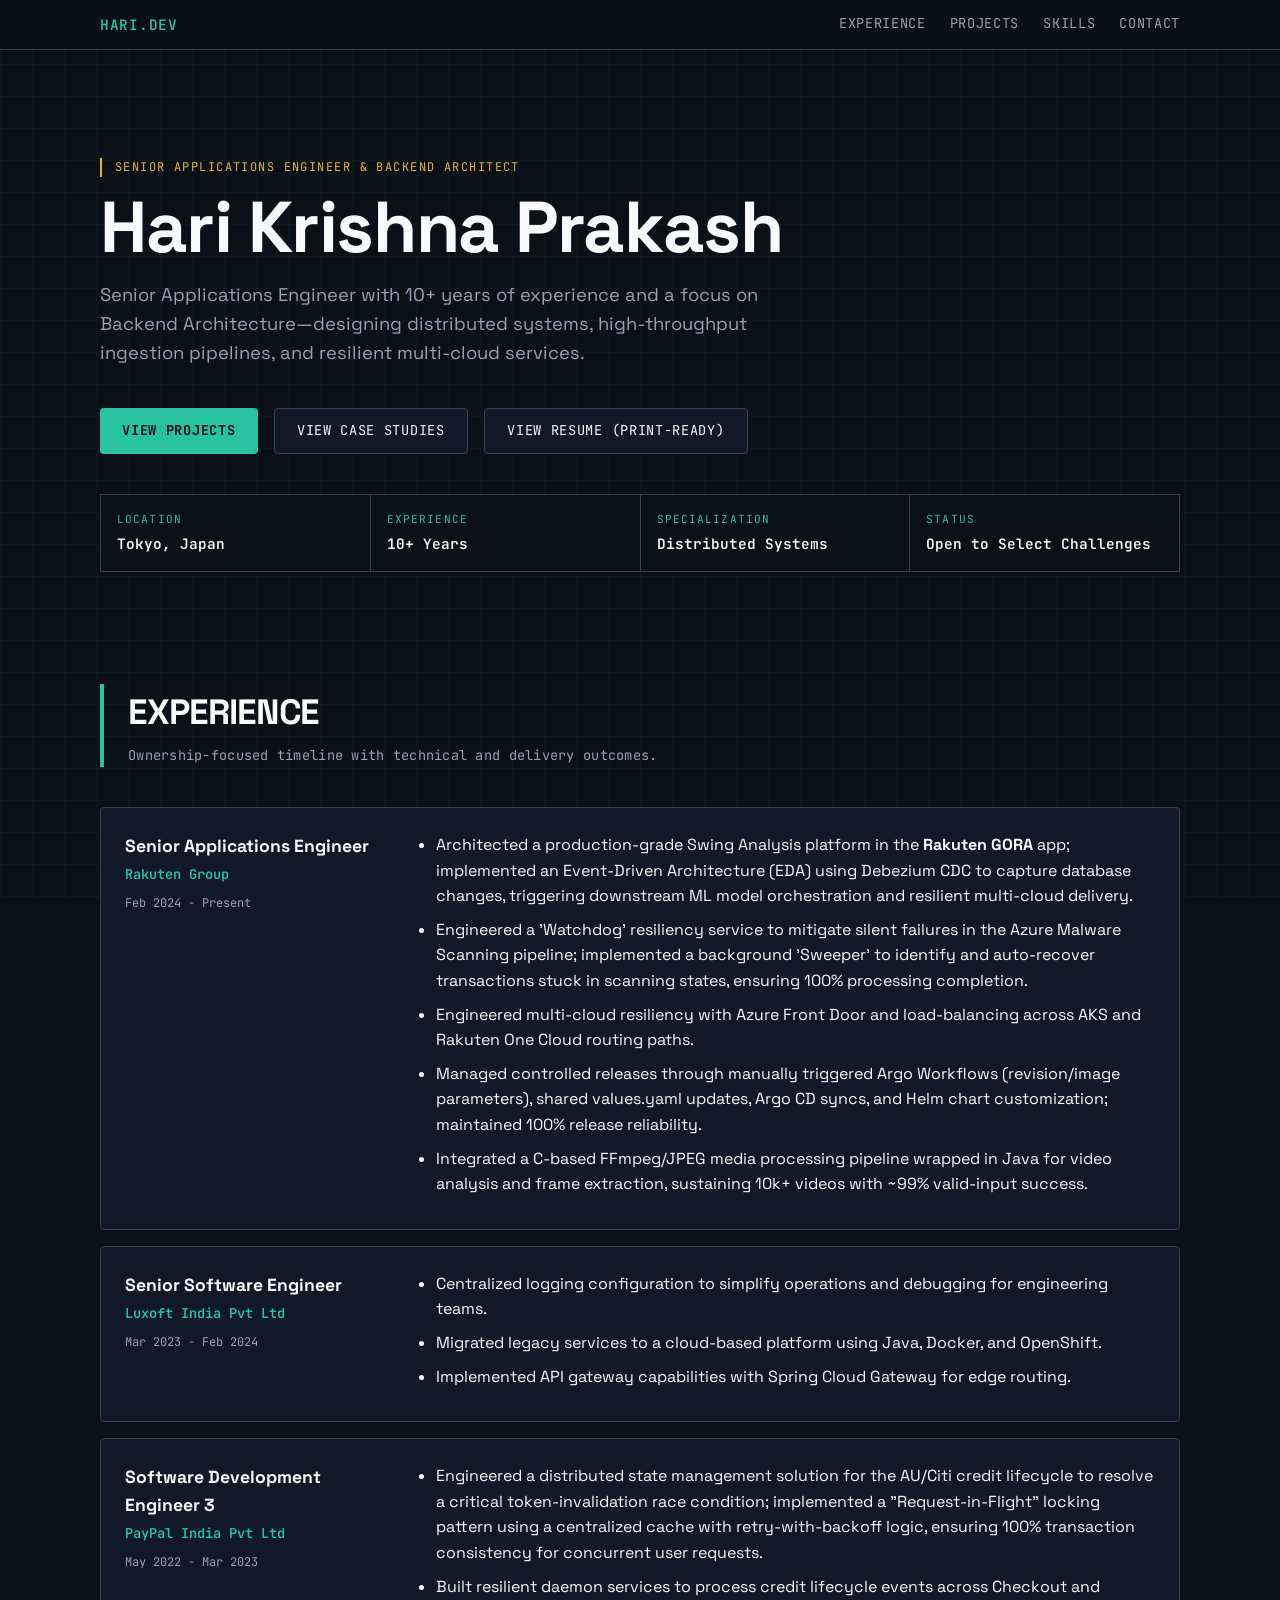
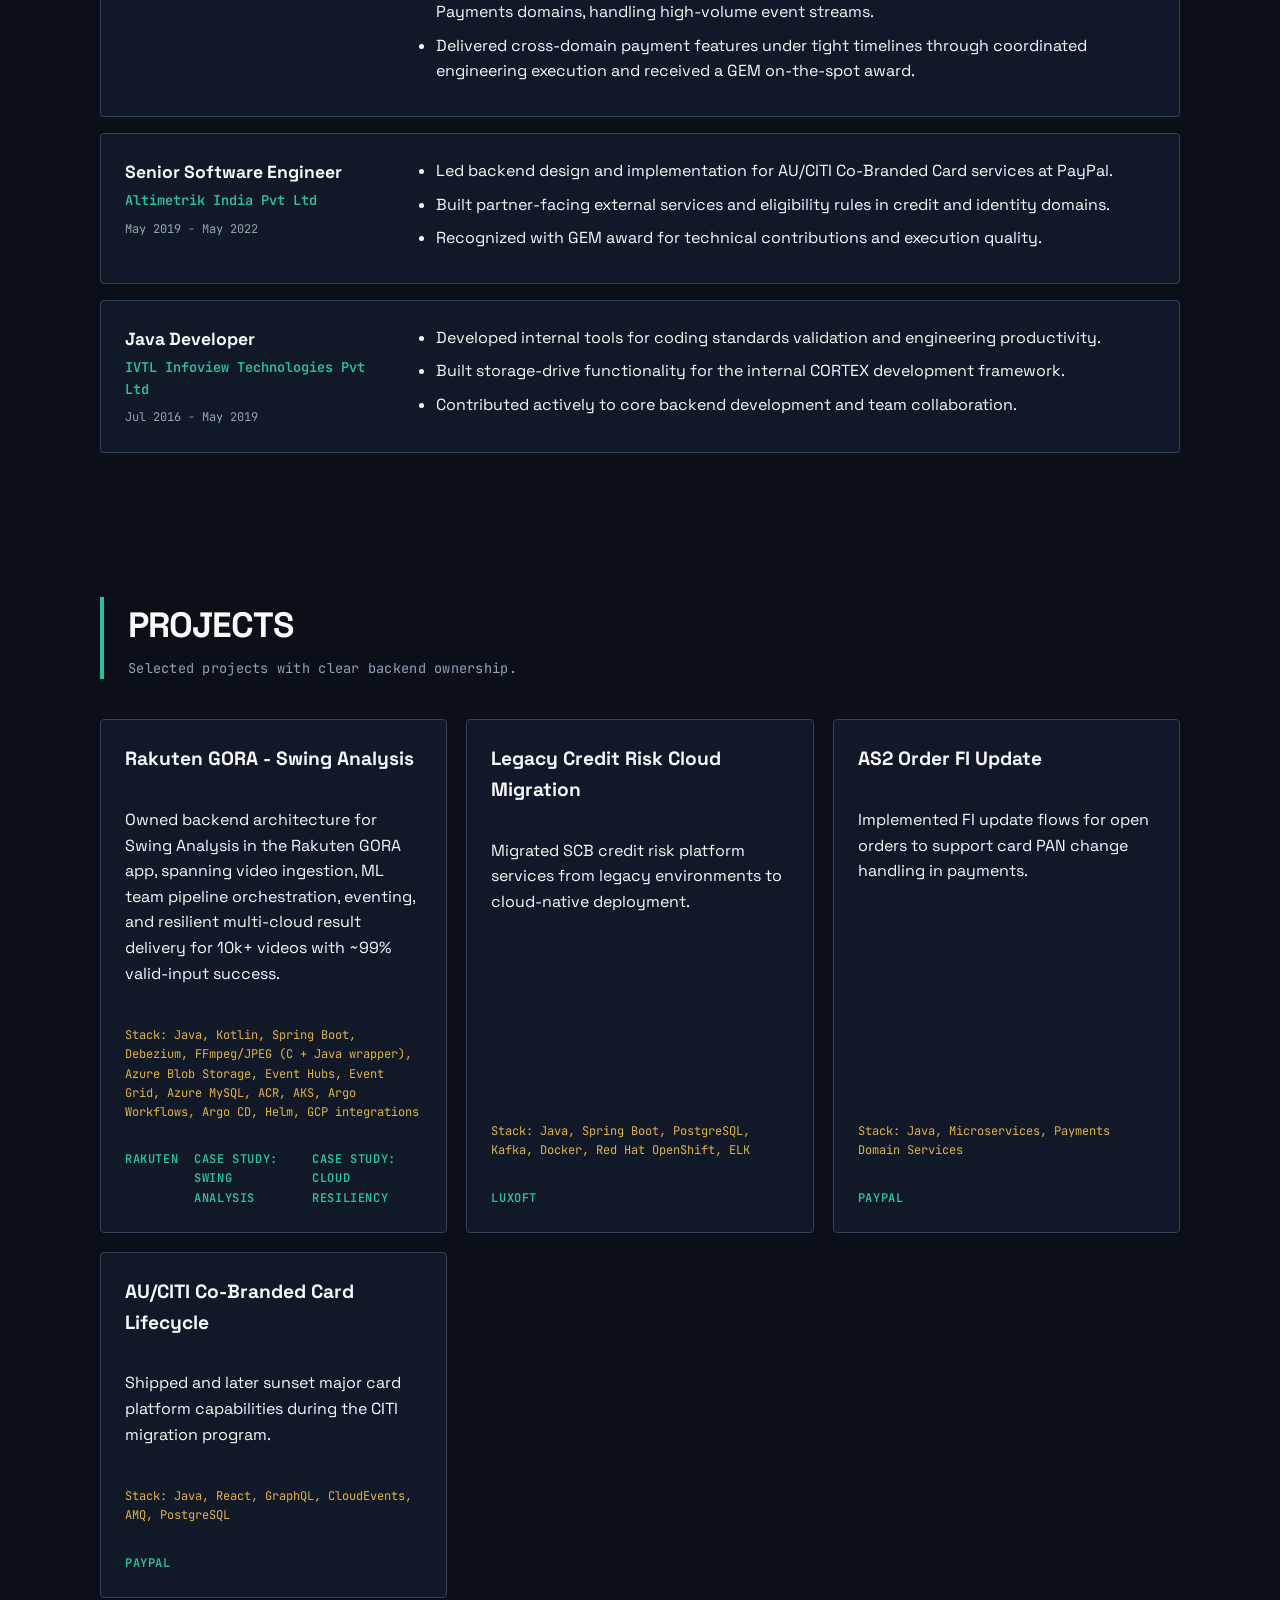
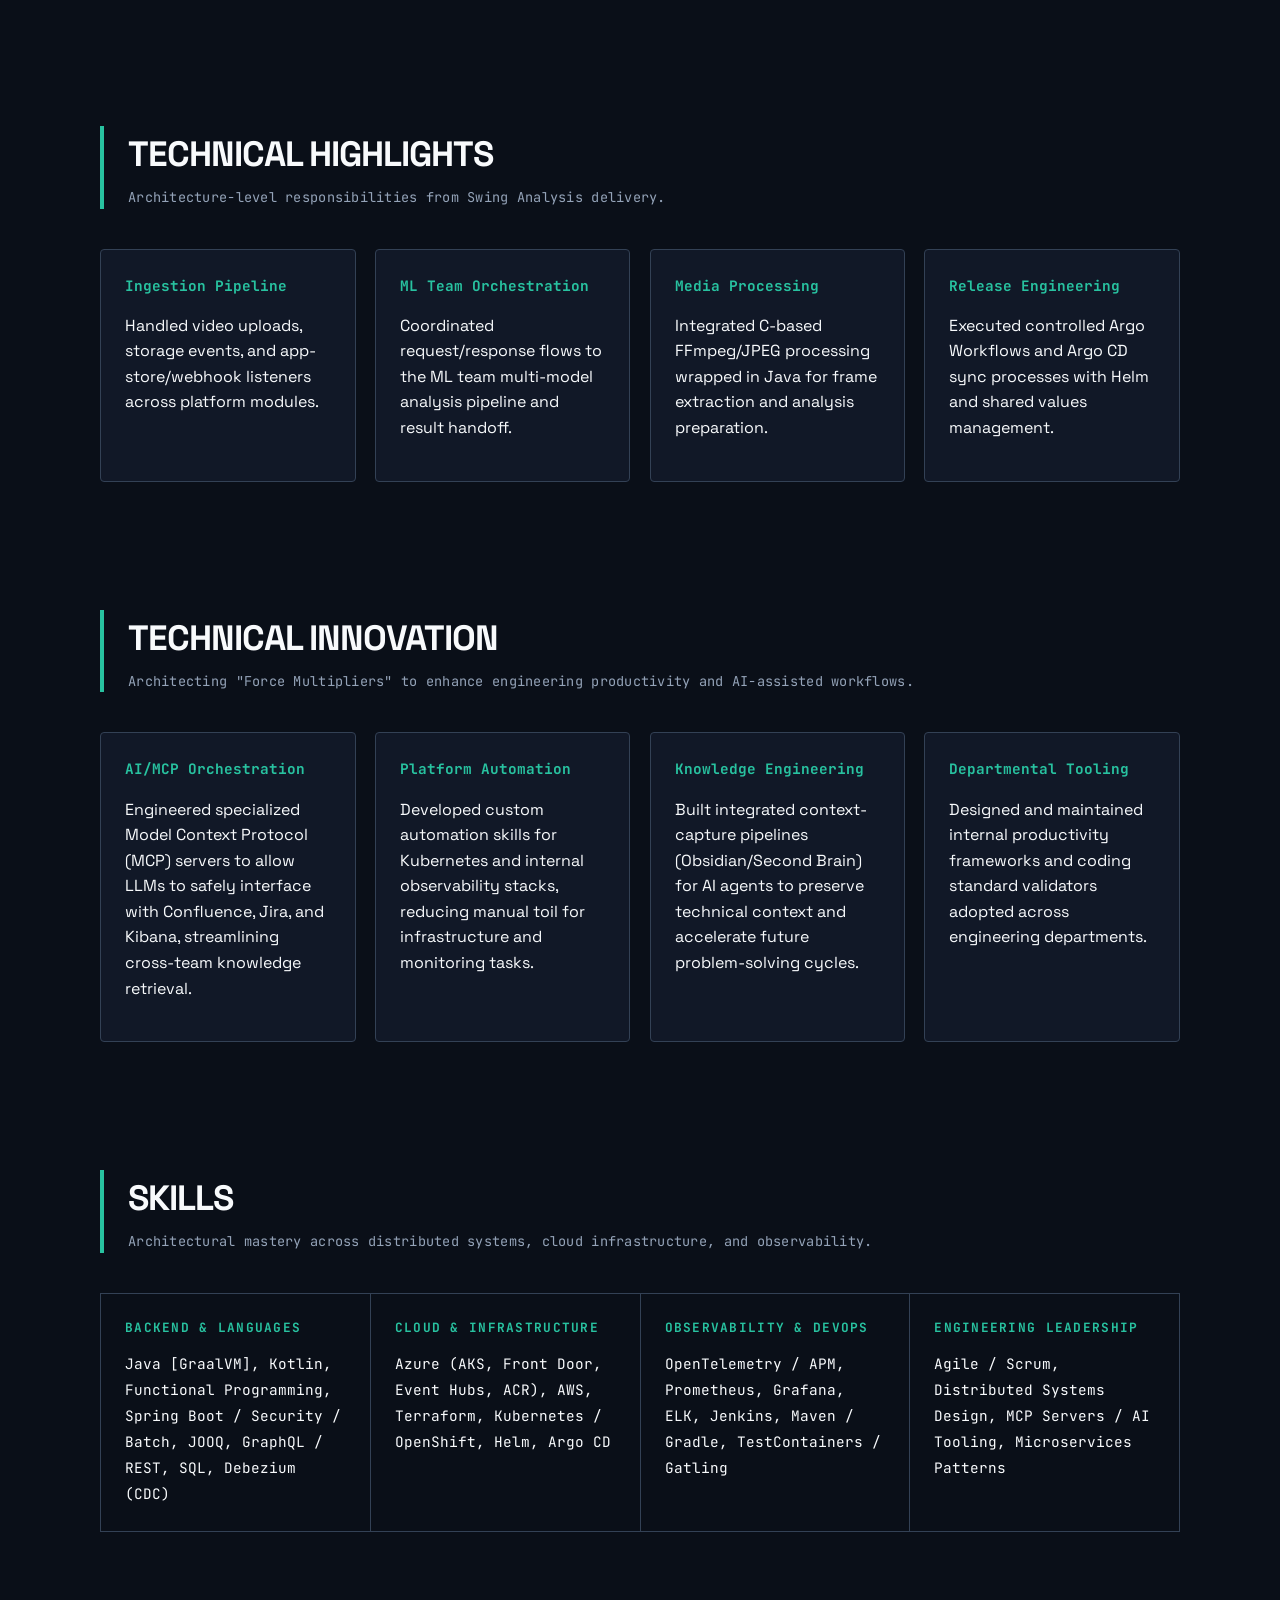
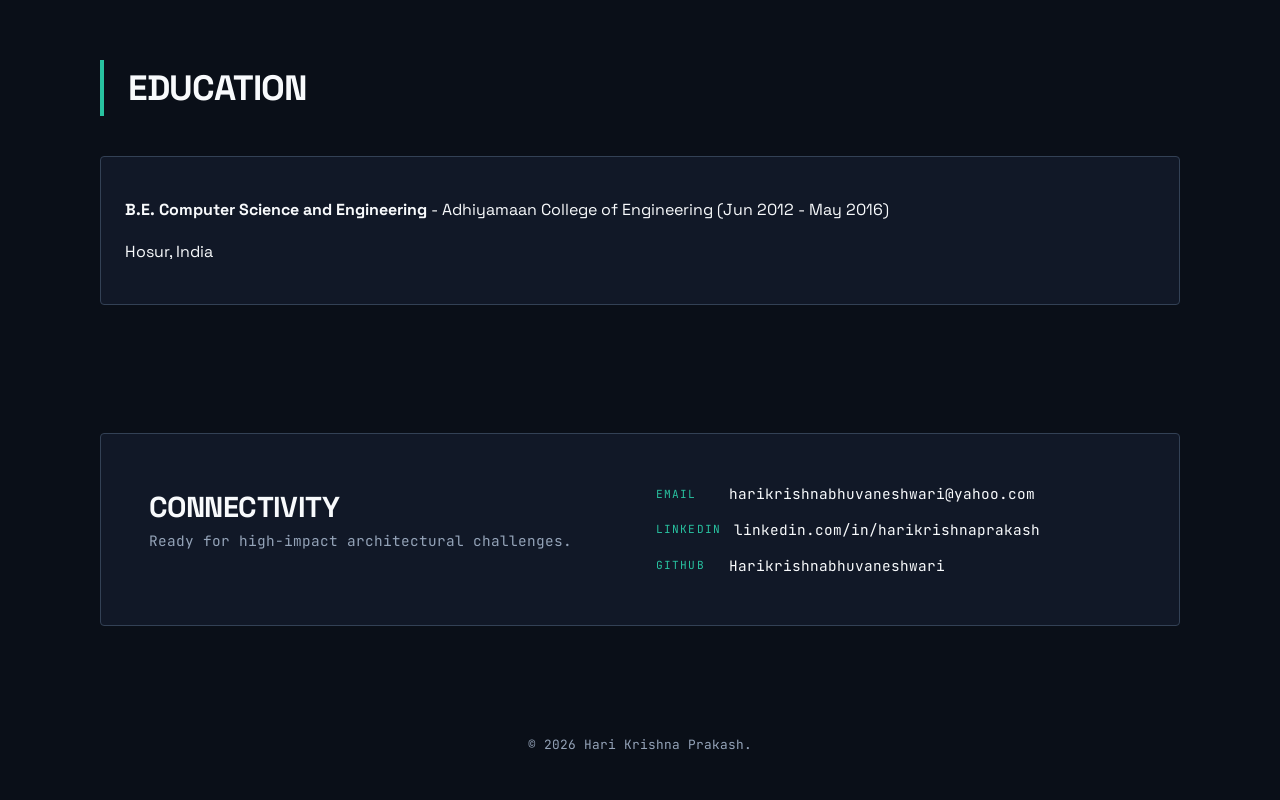
==== index.html @ b45ea166 "Content: Simplify footer text to just copyright info - Removed the marketing tagline from the footer" ====
<!doctype html>
<html lang="en">
  <head>
    <meta charset="UTF-8" />
    <meta name="viewport" content="width=device-width, initial-scale=1.0" />
    <title>Hari Krishna Prakash | Senior Applications Engineer & Architect</title>
    <meta
      name="description"
      content="Senior Applications Engineer & Backend Architect specializing in distributed systems and resilient multi-cloud services."
    />
    <link rel="preconnect" href="https://fonts.googleapis.com" />
    <link rel="preconnect" href="https://fonts.gstatic.com" crossorigin />
    <link
      href="https://fonts.googleapis.com/css2?family=Space+Grotesk:wght@400;500;700&family=JetBrains+Mono:wght@400;600&display=swap"
      rel="stylesheet"
    />
    <link rel="stylesheet" href="styles.css" />
  </head>
  <body>
    <div class="bg-grid" aria-hidden="true"></div>

    <header class="site-header">
      <div class="container nav-wrap">
        <a href="#top" class="brand">HARI.dev</a>
        <nav>
          <a href="#experience">Experience</a>
          <a href="#projects">Projects</a>
          <a href="#skills">Skills</a>
          <a href="#contact">Contact</a>
        </nav>
      </div>
    </header>

    <main id="top" class="container">
      <section class="hero reveal">
        <p class="kicker">Senior Applications Engineer & Backend Architect</p>
        <h1>Hari Krishna Prakash</h1>
        <p class="lede">
          Senior Applications Engineer with 10+ years of experience and a focus on Backend Architecture—designing distributed systems,
          high-throughput ingestion pipelines, and resilient multi-cloud services.
        </p>
        <div class="hero-actions">
          <a class="btn primary" href="#projects">View Projects</a>
          <a class="btn" href="#projects">View Case Studies</a>
          <a class="btn" href="resume-paper.html" target="_blank">View Resume (Print-Ready)</a>
        </div>
        <ul class="meta-list">
          <li><span>Location</span><strong>Tokyo, Japan</strong></li>
          <li><span>Experience</span><strong>10+ Years</strong></li>
          <li><span>Specialization</span><strong>Distributed Systems</strong></li>
          <li><span>Status</span><strong>Open to Select Challenges</strong></li>
        </ul>
      </section>

      <section id="experience" class="section reveal">
        <div class="section-head">
          <h2>Experience</h2>
          <p>Ownership-focused timeline with technical and delivery outcomes.</p>
        </div>

        <article class="timeline-item">
          <div class="timeline-meta">
            <h3>Senior Applications Engineer</h3>
            <p>Rakuten Group</p>
            <time>Feb 2024 - Present</time>
          </div>
          <ul>
            <li>Architected a production-grade Swing Analysis platform in the <strong>Rakuten GORA</strong> app; implemented an Event-Driven Architecture (EDA) using Debezium CDC to capture database changes, triggering downstream ML model orchestration and resilient multi-cloud delivery.</li>
            <li>Engineered a 'Watchdog' resiliency service to mitigate silent failures in the Azure Malware Scanning pipeline; implemented a background 'Sweeper' to identify and auto-recover transactions stuck in scanning states, ensuring 100% processing completion.</li>
            <li>Engineered multi-cloud resiliency with Azure Front Door and load-balancing across AKS and Rakuten One Cloud routing paths.</li>
            <li>Managed controlled releases through manually triggered Argo Workflows (revision/image parameters), shared values.yaml updates, Argo CD syncs, and Helm chart customization; maintained 100% release reliability.</li>
            <li>Integrated a C-based FFmpeg/JPEG media processing pipeline wrapped in Java for video analysis and frame extraction, sustaining 10k+ videos with ~99% valid-input success.</li>
          </ul>
        </article>

        <article class="timeline-item">
          <div class="timeline-meta">
            <h3>Senior Software Engineer</h3>
            <p>Luxoft India Pvt Ltd</p>
            <time>Mar 2023 - Feb 2024</time>
          </div>
          <ul>
            <li>Centralized logging configuration to simplify operations and debugging for engineering teams.</li>
            <li>Migrated legacy services to a cloud-based platform using Java, Docker, and OpenShift.</li>
            <li>Implemented API gateway capabilities with Spring Cloud Gateway for edge routing.</li>
          </ul>
        </article>

        <article class="timeline-item">
          <div class="timeline-meta">
            <h3>Software Development Engineer 3</h3>
            <p>PayPal India Pvt Ltd</p>
            <time>May 2022 - Mar 2023</time>
          </div>
          <ul>
            <li>Engineered a distributed state management solution for the AU/Citi credit lifecycle to resolve a critical token-invalidation race condition; implemented a "Request-in-Flight" locking pattern using a centralized cache with retry-with-backoff logic, ensuring 100% transaction consistency for concurrent user requests.</li>
            <li>Built resilient daemon services to process credit lifecycle events across Checkout and Payments domains, handling high-volume event streams.</li>
            <li>Delivered cross-domain payment features under tight timelines through coordinated engineering execution and received a GEM on-the-spot award.</li>
          </ul>
        </article>

        <article class="timeline-item">
          <div class="timeline-meta">
            <h3>Senior Software Engineer</h3>
            <p>Altimetrik India Pvt Ltd</p>
            <time>May 2019 - May 2022</time>
          </div>
          <ul>
            <li>Led backend design and implementation for AU/CITI Co-Branded Card services at PayPal.</li>
            <li>Built partner-facing external services and eligibility rules in credit and identity domains.</li>
            <li>Recognized with GEM award for technical contributions and execution quality.</li>
          </ul>
        </article>

        <article class="timeline-item">
          <div class="timeline-meta">
            <h3>Java Developer</h3>
            <p>IVTL Infoview Technologies Pvt Ltd</p>
            <time>Jul 2016 - May 2019</time>
          </div>
          <ul>
            <li>Developed internal tools for coding standards validation and engineering productivity.</li>
            <li>Built storage-drive functionality for the internal CORTEX development framework.</li>
            <li>Contributed actively to core backend development and team collaboration.</li>
          </ul>
        </article>
      </section>

      <section id="projects" class="section reveal">
        <div class="section-head">
          <h2>Projects</h2>
          <p>Selected projects with clear backend ownership.</p>
        </div>

        <div class="project-grid">
          <article class="project-card">
            <h3>Rakuten GORA - Swing Analysis</h3>
            <p>Owned backend architecture for Swing Analysis in the Rakuten GORA app, spanning video ingestion, ML team pipeline orchestration, eventing, and resilient multi-cloud result delivery for 10k+ videos with ~99% valid-input success.</p>
            <p class="stack">Stack: Java, Kotlin, Spring Boot, Debezium, FFmpeg/JPEG (C + Java wrapper), Azure Blob Storage, Event Hubs, Event Grid, Azure MySQL, ACR, AKS, Argo Workflows, Argo CD, Helm, GCP integrations</p>
            <div class="project-links">
              <a href="https://global.rakuten.com/corp/" target="_blank" rel="noopener" aria-label="Rakuten corporate website">Rakuten</a>
              <a href="swing-analysis.html" aria-label="Swing Analysis case study">Case Study: Swing Analysis</a>
              <a href="azure-resiliency.html" aria-label="Watchdog Resiliency case study">Case Study: Cloud Resiliency</a>
            </div>
          </article>

          <article class="project-card">
            <h3>Legacy Credit Risk Cloud Migration</h3>
            <p>Migrated SCB credit risk platform services from legacy environments to cloud-native deployment.</p>
            <p class="stack">Stack: Java, Spring Boot, PostgreSQL, Kafka, Docker, Red Hat OpenShift, ELK</p>
            <div class="project-links">
              <a href="https://www.luxoft.com/" target="_blank" rel="noopener" aria-label="Luxoft website">Luxoft</a>
            </div>
          </article>

          <article class="project-card">
            <h3>AS2 Order FI Update</h3>
            <p>Implemented FI update flows for open orders to support card PAN change handling in payments.</p>
            <p class="stack">Stack: Java, Microservices, Payments Domain Services</p>
            <div class="project-links">
              <a href="https://www.paypal.com/" target="_blank" rel="noopener" aria-label="PayPal website">PayPal</a>
            </div>
          </article>

          <article class="project-card">
            <h3>AU/CITI Co-Branded Card Lifecycle</h3>
            <p>Shipped and later sunset major card platform capabilities during the CITI migration program.</p>
            <p class="stack">Stack: Java, React, GraphQL, CloudEvents, AMQ, PostgreSQL</p>
            <div class="project-links">
              <a href="https://www.paypal.com/" target="_blank" rel="noopener" aria-label="PayPal website">PayPal</a>
            </div>
          </article>
        </div>
      </section>

      <section class="section reveal" id="highlights">
        <div class="section-head">
          <h2>Technical Highlights</h2>
          <p>Architecture-level responsibilities from Swing Analysis delivery.</p>
        </div>
        <div class="highlights-grid">
          <article>
            <h3>Ingestion Pipeline</h3>
            <p>Handled video uploads, storage events, and app-store/webhook listeners across platform modules.</p>
          </article>
          <article>
            <h3>ML Team Orchestration</h3>
            <p>Coordinated request/response flows to the ML team multi-model analysis pipeline and result handoff.</p>
          </article>
          <article>
            <h3>Media Processing</h3>
            <p>Integrated C-based FFmpeg/JPEG processing wrapped in Java for frame extraction and analysis preparation.</p>
          </article>
          <article>
            <h3>Release Engineering</h3>
            <p>Executed controlled Argo Workflows and Argo CD sync processes with Helm and shared values management.</p>
          </article>
        </div>
      </section>

      <section class="section reveal" id="innovation">
        <div class="section-head">
          <h2>Technical Innovation</h2>
          <p>Architecting "Force Multipliers" to enhance engineering productivity and AI-assisted workflows.</p>
        </div>
        <div class="highlights-grid">
          <article>
            <h3>AI/MCP Orchestration</h3>
            <p>Engineered specialized Model Context Protocol (MCP) servers to allow LLMs to safely interface with Confluence, Jira, and Kibana, streamlining cross-team knowledge retrieval.</p>
          </article>
          <article>
            <h3>Platform Automation</h3>
            <p>Developed custom automation skills for Kubernetes and internal observability stacks, reducing manual toil for infrastructure and monitoring tasks.</p>
          </article>
          <article>
            <h3>Knowledge Engineering</h3>
            <p>Built integrated context-capture pipelines (Obsidian/Second Brain) for AI agents to preserve technical context and accelerate future problem-solving cycles.</p>
          </article>
          <article>
            <h3>Departmental Tooling</h3>
            <p>Designed and maintained internal productivity frameworks and coding standard validators adopted across engineering departments.</p>
          </article>
        </div>
      </section>

      <section id="skills" class="section reveal">
        <div class="section-head">
          <h2>Skills</h2>
          <p>Architectural mastery across distributed systems, cloud infrastructure, and observability.</p>
        </div>

        <div class="skills-grid">
          <article>
            <h3>Backend & Languages</h3>
            <p>Java [GraalVM], Kotlin, Functional Programming, Spring Boot / Security / Batch, JOOQ, GraphQL / REST, SQL, Debezium (CDC)</p>
          </article>
          <article>
            <h3>Cloud & Infrastructure</h3>
            <p>Azure (AKS, Front Door, Event Hubs, ACR), AWS, Terraform, Kubernetes / OpenShift, Helm, Argo CD</p>
          </article>
          <article>
            <h3>Observability & DevOps</h3>
            <p>OpenTelemetry / APM, Prometheus, Grafana, ELK, Jenkins, Maven / Gradle, TestContainers / Gatling</p>
          </article>
          <article>
            <h3>Engineering Leadership</h3>
            <p>Agile / Scrum, Distributed Systems Design, MCP Servers / AI Tooling, Microservices Patterns</p>
          </article>
        </div>
      </section>

      <section class="section reveal">
        <div class="section-head">
          <h2>Education</h2>
        </div>
        <div class="edu-card">
          <p><strong>B.E. Computer Science and Engineering</strong> - Adhiyamaan College of Engineering (Jun 2012 - May 2016)</p>
          <p>Hosur, India</p>
        </div>
      </section>

      <section id="contact" class="section reveal">
        <div class="contact">
          <div>
            <h2>Connectivity</h2>
            <p style="color: var(--muted); font-size: 0.9rem; margin-top: 0.5rem; font-family: var(--mono);">Ready for high-impact architectural challenges.</p>
          </div>
          <div class="contact-grid">
            <a href="mailto:harikrishnabhuvaneshwari@yahoo.com" class="contact-link">
              <span>Email</span> harikrishnabhuvaneshwari@yahoo.com
            </a>
            <a href="https://linkedin.com/in/harikrishnaprakash" target="_blank" rel="noopener" class="contact-link">
              <span>LinkedIn</span> linkedin.com/in/harikrishnaprakash
            </a>
            <a href="https://github.com/Harikrishnabhuvaneshwari" target="_blank" rel="noopener" class="contact-link">
              <span>GitHub</span> Harikrishnabhuvaneshwari
            </a>
          </div>
        </div>
      </section>
    </main>

    <footer class="site-footer">
      <div class="container">
        <p>&copy; <span id="year"></span> Hari Krishna Prakash.</p>
      </div>
    </footer>

    <script src="script.js"></script>
  </body>
</html>
---- styles.css ----
:root {
  --bg: #0a0f18;
  --surface: #111827;
  --surface-2: #1e293b;
  --line: #334155;
  --text: #f8fafc;
  --muted: #94a3b8;
  --accent: #28c2a0;
  --accent-2: #e3b341;
  --maxw: 1080px;
  --radius: 4px;
  --mono: "JetBrains Mono", monospace;
  --sans: "Space Grotesk", sans-serif;
}

* {
  box-sizing: border-box;
}

html,
body {
  margin: 0;
  padding: 0;
}

body {
  font-family: var(--sans);
  background: var(--bg);
  color: var(--text);
  line-height: 1.6;
}

.bg-grid {
  position: fixed;
  inset: 0;
  background-image: linear-gradient(rgba(40, 194, 160, 0.05) 1px, transparent 1px),
    linear-gradient(90deg, rgba(40, 194, 160, 0.05) 1px, transparent 1px);
  background-size: 32px 32px;
  z-index: -1;
  pointer-events: none;
}

.container {
  width: min(100% - 2.5rem, var(--maxw));
  margin-inline: auto;
}

.site-header {
  position: sticky;
  top: 0;
  backdrop-filter: blur(12px);
  background: rgba(10, 15, 24, 0.85);
  border-bottom: 1px solid var(--line);
  z-index: 99;
}

.nav-wrap {
  display: flex;
  justify-content: space-between;
  align-items: center;
  padding: 0.8rem 0;
}

.brand {
  font-family: var(--mono);
  color: var(--accent);
  text-decoration: none;
  font-size: 0.9rem;
  font-weight: 600;
  letter-spacing: 0.05em;
  text-transform: uppercase;
}

nav {
  display: flex;
  gap: 1.5rem;
}

nav a {
  color: var(--muted);
  text-decoration: none;
  font-size: 0.85rem;
  font-family: var(--mono);
  text-transform: uppercase;
  letter-spacing: 0.05em;
  transition: color 150ms ease;
}

nav a:hover {
  color: var(--accent);
}

.hero {
  padding: 6rem 0 3rem;
}

.kicker {
  color: var(--accent-2);
  font-family: var(--mono);
  text-transform: uppercase;
  letter-spacing: 0.12em;
  font-size: 0.75rem;
  margin-bottom: 0.5rem;
  display: inline-block;
  border-left: 2px solid var(--accent-2);
  padding-left: 0.8rem;
}

h1 {
  margin: 0.5rem 0 1rem;
  font-size: clamp(2.2rem, 7vw, 4.5rem);
  line-height: 0.95;
  font-weight: 700;
  letter-spacing: -0.02em;
}

.lede {
  color: var(--muted);
  max-width: 60ch;
  font-size: 1.15rem;
}

.hero-actions {
  display: flex;
  gap: 1rem;
  margin: 2.5rem 0;
  flex-wrap: wrap;
}

.btn {
  display: inline-flex;
  align-items: center;
  justify-content: center;
  border: 1px solid var(--line);
  padding: 0.7rem 1.4rem;
  border-radius: var(--radius);
  color: var(--text);
  text-decoration: none;
  font-family: var(--mono);
  font-size: 0.85rem;
  text-transform: uppercase;
  letter-spacing: 0.05em;
  background: var(--surface);
  transition: all 150ms cubic-bezier(0.4, 0, 0.2, 1);
}

.btn:hover {
  border-color: var(--accent);
  box-shadow: 0 0 15px rgba(40, 194, 160, 0.15);
}

.btn.primary {
  background: var(--accent);
  color: #0a0f18;
  font-weight: 700;
  border: none;
}

.btn.primary:hover {
  filter: brightness(1.1);
  box-shadow: 0 0 20px rgba(40, 194, 160, 0.3);
}

.meta-list {
  list-style: none;
  padding: 0;
  margin: 2rem 0 0;
  display: grid;
  grid-template-columns: repeat(auto-fit, minmax(200px, 1fr));
  gap: 1px;
  background: var(--line);
  border: 1px solid var(--line);
}

.meta-list li {
  display: flex;
  flex-direction: column;
  gap: 0.2rem;
  background: var(--bg);
  padding: 1rem;
}

.meta-list span {
  color: var(--accent);
  font-family: var(--mono);
  font-size: 0.7rem;
  text-transform: uppercase;
  letter-spacing: 0.1em;
}

.meta-list strong, .meta-list a {
  color: var(--text);
  font-weight: 600;
  font-family: var(--mono);
  font-size: 0.9rem;
  text-decoration: none;
  overflow-wrap: anywhere;
  word-break: break-word;
}

.impact-strip {
  display: grid;
  grid-template-columns: repeat(auto-fit, minmax(180px, 1fr));
  gap: 1rem;
  margin: 1rem 0 2rem;
}

.impact-strip article {
  border: 1px solid var(--line);
  background: var(--surface);
  border-radius: var(--radius);
  padding: 1.2rem;
  border-top: 3px solid var(--accent);
}

.impact-strip h3 {
  margin: 0;
  font-size: 1.8rem;
  color: var(--text);
  font-family: var(--mono);
  font-weight: 700;
}

.impact-strip p {
  margin: 0.2rem 0 0;
  color: var(--accent);
  font-family: var(--mono);
  font-size: 0.75rem;
  text-transform: uppercase;
  letter-spacing: 0.05em;
}

.section {
  padding: 4rem 0;
}

.section-head {
  margin-bottom: 2.5rem;
  border-left: 4px solid var(--accent);
  padding-left: 1.5rem;
}

.section-head h2 {
  margin: 0;
  font-size: 2.2rem;
  font-weight: 700;
  letter-spacing: -0.03em;
  text-transform: uppercase;
}

.section-head p {
  margin: 0.3rem 0 0;
  color: var(--muted);
  font-family: var(--mono);
  font-size: 0.85rem;
  letter-spacing: 0.02em;
}

.timeline-item {
  display: grid;
  grid-template-columns: 260px 1fr;
  gap: 2rem;
  padding: 1.5rem;
  background: var(--surface);
  border: 1px solid var(--line);
  border-radius: var(--radius);
  margin-bottom: 1rem;
  transition: border-color 150ms ease;
  overflow-wrap: break-word;
}

.timeline-item:hover {
  border-color: var(--accent);
}

.timeline-meta h3 {
  margin: 0;
  font-size: 1.1rem;
  color: var(--text);
}

.timeline-meta p {
  margin: 0.25rem 0;
  color: var(--accent);
  font-family: var(--mono);
  font-weight: 600;
  font-size: 0.85rem;
}

.timeline-meta time {
  font-family: var(--mono);
  font-size: 0.75rem;
  color: var(--muted);
  display: block;
  margin-top: 0.5rem;
}

.timeline-item ul {
  margin: 0;
  padding-left: 1.2rem;
}

.timeline-item li {
  margin-bottom: 0.5rem;
}

.project-grid {
  display: grid;
  grid-template-columns: repeat(auto-fit, minmax(320px, 1fr));
  gap: 1.2rem;
}

.project-card {
  border: 1px solid var(--line);
  background: var(--surface);
  border-radius: var(--radius);
  padding: 1.5rem;
  display: flex;
  flex-direction: column;
  transition: all 150ms cubic-bezier(0.4, 0, 0.2, 1);
  overflow-wrap: break-word;
}

.project-card:hover {
  border-color: var(--accent);
  transform: translateY(-2px);
  box-shadow: 0 10px 30px -15px rgba(0, 0, 0, 0.5);
}

.project-card h3 {
  margin: 0 0 1rem;
  font-size: 1.2rem;
  color: var(--text);
}

.stack {
  font-family: var(--mono);
  color: var(--accent-2);
  font-size: 0.75rem;
  margin-top: auto;
  padding-top: 1.5rem;
  display: flex;
  flex-wrap: wrap;
  gap: 0.5rem;
}

.project-links {
  display: flex;
  gap: 1rem;
  margin-top: 1rem;
}

.project-links a {
  color: var(--accent);
  font-family: var(--mono);
  font-size: 0.75rem;
  text-decoration: none;
  text-transform: uppercase;
  letter-spacing: 0.05em;
  font-weight: 600;
}

.project-links a:hover {
  text-decoration: underline;
}

.skills-grid {
  display: grid;
  grid-template-columns: repeat(auto-fit, minmax(240px, 1fr));
  gap: 1px;
  background: var(--line);
  border: 1px solid var(--line);
}

.skills-grid article {
  background: var(--bg);
  padding: 1.5rem;
}

.skills-grid h3 {
  font-family: var(--mono);
  font-size: 0.8rem;
  text-transform: uppercase;
  letter-spacing: 0.1em;
  color: var(--accent);
  margin: 0 0 0.8rem;
}

.skills-grid p {
  margin: 0;
  font-family: var(--mono);
  font-size: 0.9rem;
  color: var(--text);
  line-height: 1.8;
}

.edu-card, .highlights-grid article {
  border: 1px solid var(--line);
  background: var(--surface);
  border-radius: var(--radius);
  padding: 1.5rem;
}

.highlights-grid {
  display: grid;
  grid-template-columns: repeat(auto-fit, minmax(220px, 1fr));
  gap: 1.2rem;
}

.highlights-grid h3 {
  font-family: var(--mono);
  font-size: 0.9rem;
  color: var(--accent);
  margin: 0 0 0.5rem;
}

.contact {
  padding: 3rem;
  background: var(--surface);
  border: 1px solid var(--line);
  border-radius: var(--radius);
  display: grid;
  grid-template-columns: repeat(auto-fit, minmax(200px, 1fr));
  gap: 2rem;
  align-items: center;
  text-align: left;
}

.contact h2 {
  margin: 0;
  font-size: 1.8rem;
  line-height: 1;
  text-transform: uppercase;
  letter-spacing: -0.02em;
}

.contact-grid {
  display: flex;
  flex-direction: column;
  gap: 0.8rem;
}

.contact-link {
  display: flex;
  align-items: flex-start;
  gap: 0.8rem;
  text-decoration: none;
  color: var(--text);
  font-family: var(--mono);
  font-size: 0.9rem;
  transition: color 150ms ease;
  overflow-wrap: anywhere;
  word-break: break-word;
}

.contact-link span {
  color: var(--accent);
  font-size: 0.7rem;
  text-transform: uppercase;
  letter-spacing: 0.1em;
  min-width: 60px;
  flex-shrink: 0;
  padding-top: 0.2rem;
}

.contact-link:hover {
  color: var(--accent);
}

.site-footer {
  padding: 2rem 0;
  color: var(--muted);
  font-size: 0.8rem;
  font-family: var(--mono);
  text-align: center;
}

.reveal {
  opacity: 0;
  transform: translateY(12px);
  transition: opacity 400ms ease-out, transform 400ms ease-out;
}

.reveal.show {
  opacity: 1;
  transform: translateY(0);
}

/* Arch Diagram Styling */
.arch-diagram {
  display: grid;
  grid-template-columns: repeat(auto-fit, minmax(200px, 1fr));
  gap: 1.5rem;
  margin: 2.5rem 0;
  padding: 2rem;
  background: var(--bg);
  border: 1px solid var(--line);
  border-radius: var(--radius);
}

.arch-box {
  background: var(--surface);
  border: 1px solid var(--line);
  border-radius: var(--radius);
  padding: 1.2rem;
  text-align: center;
  border-top: 3px solid var(--accent);
}

.arch-box h4 {
  margin: 0 0 0.5rem;
  color: var(--accent);
  font-size: 0.8rem;
  font-family: var(--mono);
  text-transform: uppercase;
}

.arch-box p {
  margin: 0;
  font-size: 0.85rem;
  color: var(--muted);
}

.arch-arrow {
  display: flex;
  align-items: center;
  justify-content: center;
  color: var(--line);
  font-family: var(--mono);
  font-size: 1.2rem;
}

@media (max-width: 760px) {
  nav { display: none; }
  .hero { padding-top: 4rem; }
  .timeline-item { grid-template-columns: 1fr; }
  .arch-diagram { grid-template-columns: 1fr; }
  .arch-arrow { transform: rotate(90deg); padding: 0.5rem 0; }
}

@media print {
  /* Print styles are already highly optimized and separate from web aesthetic */
}
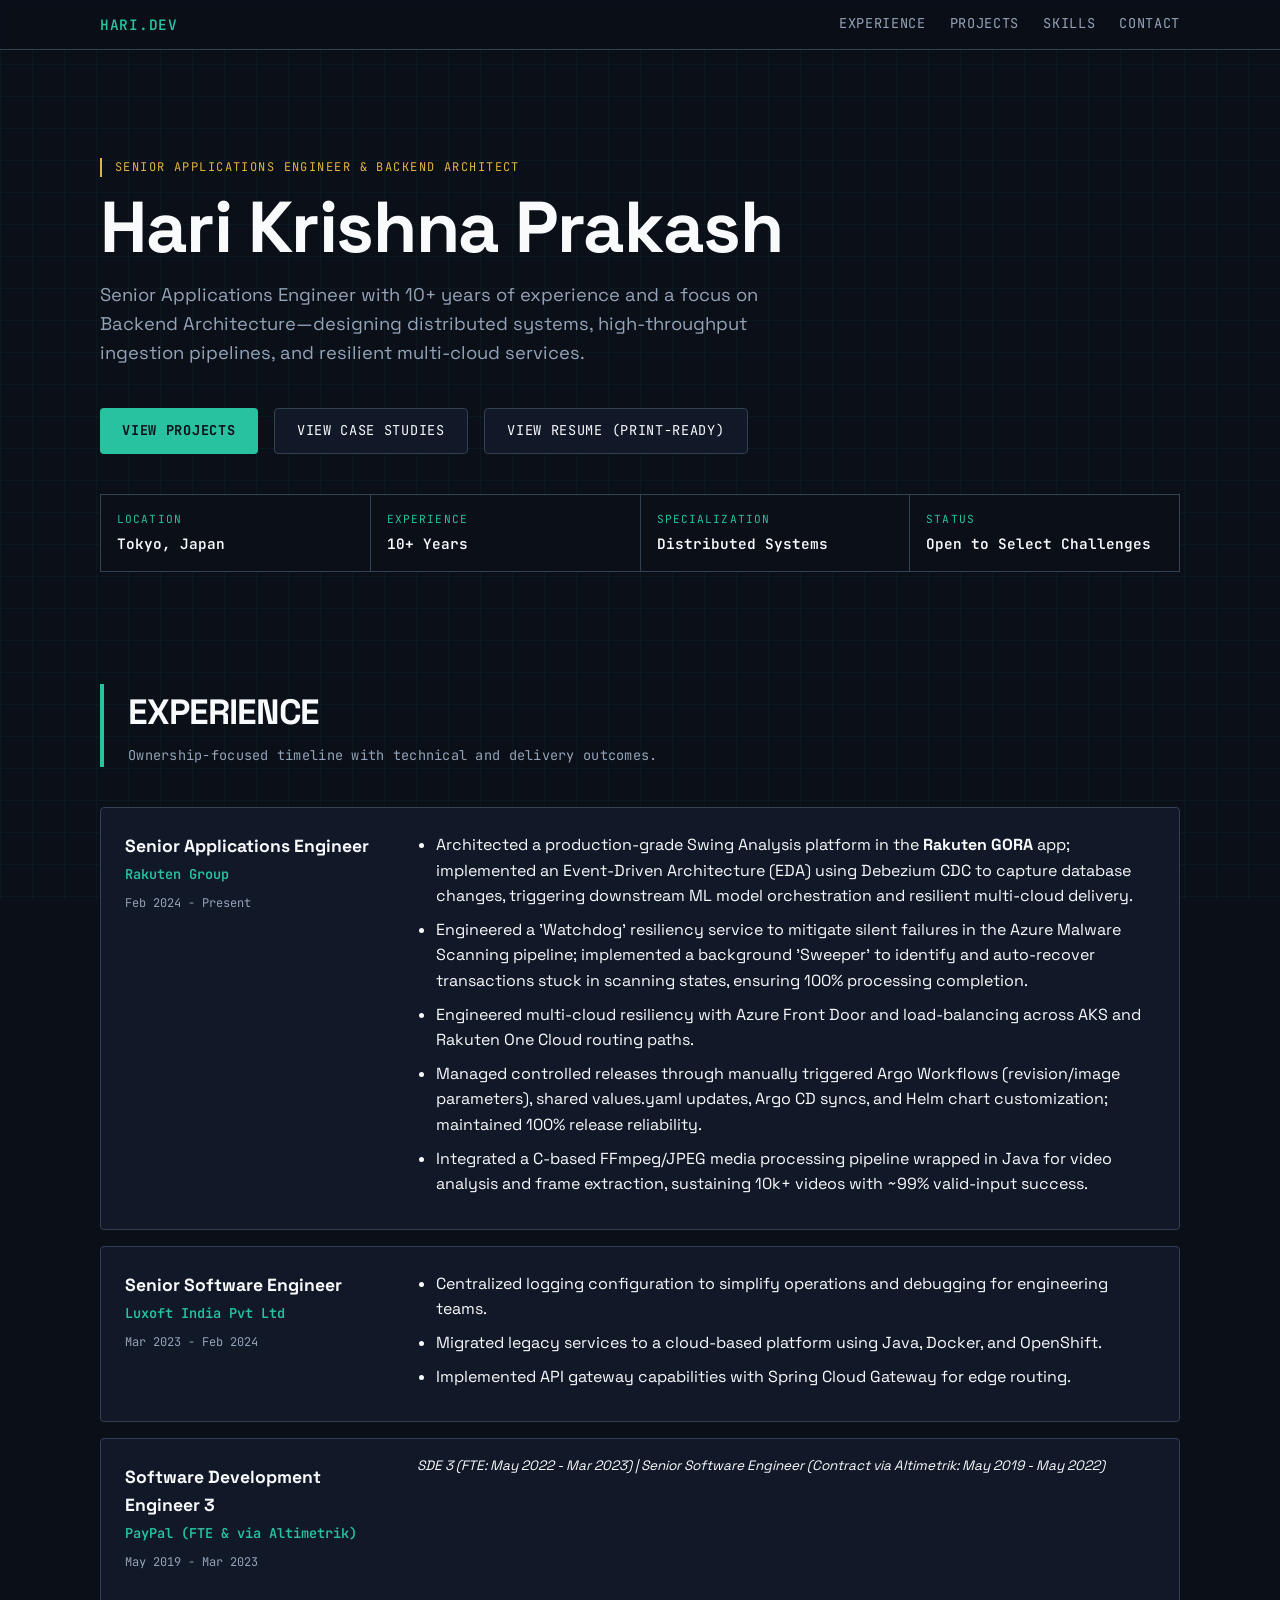
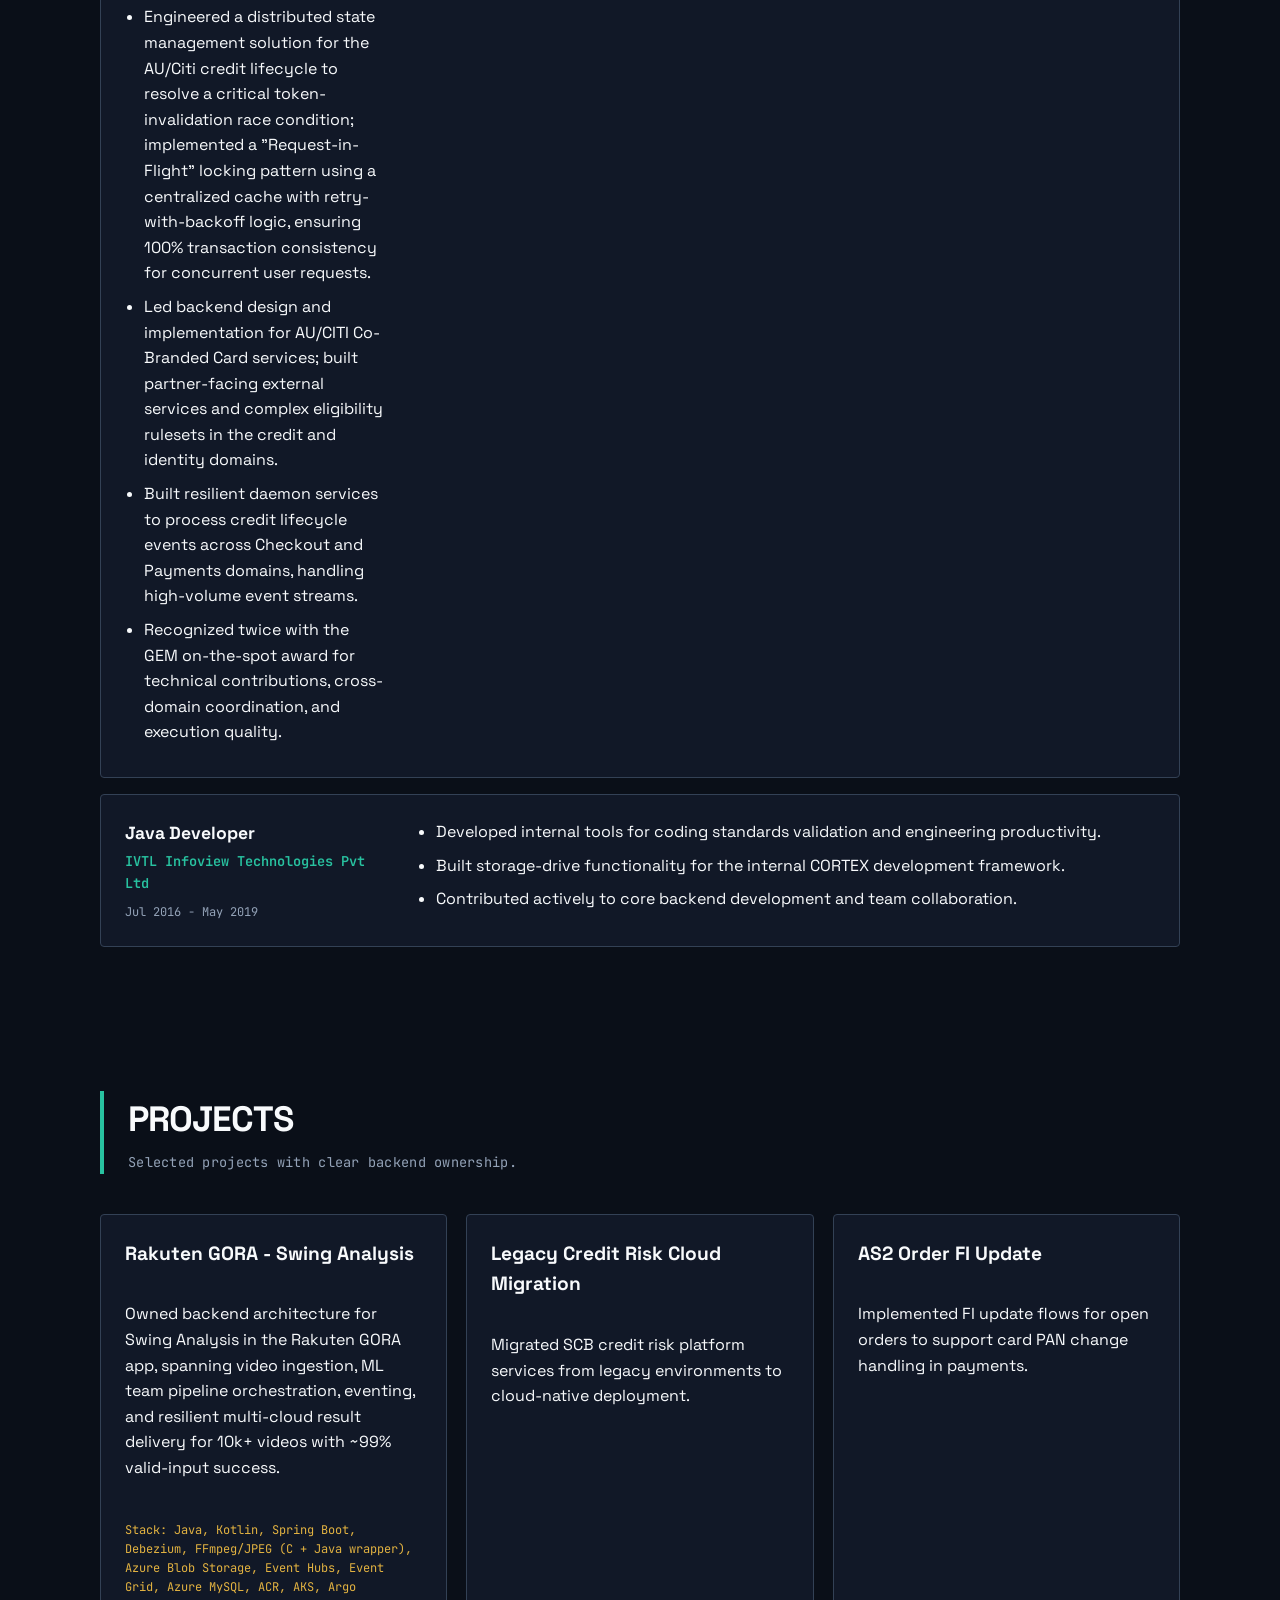
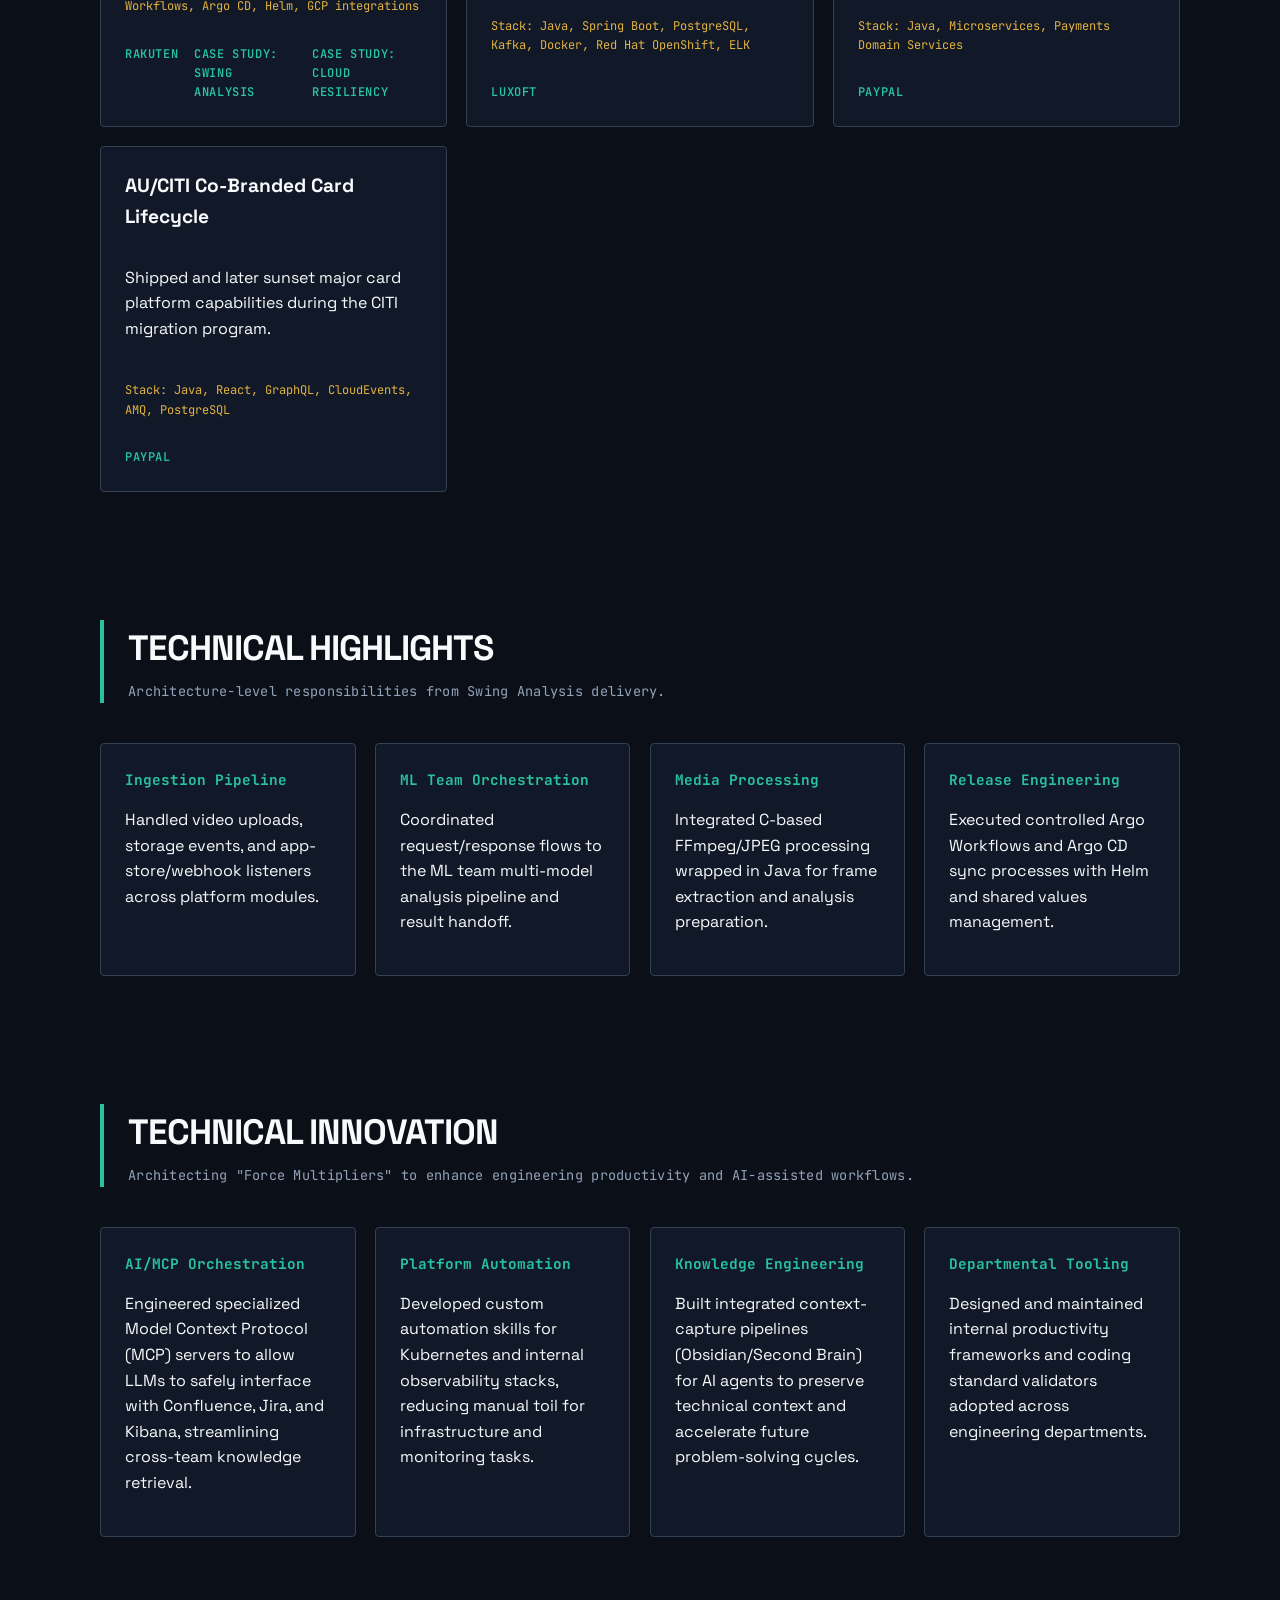
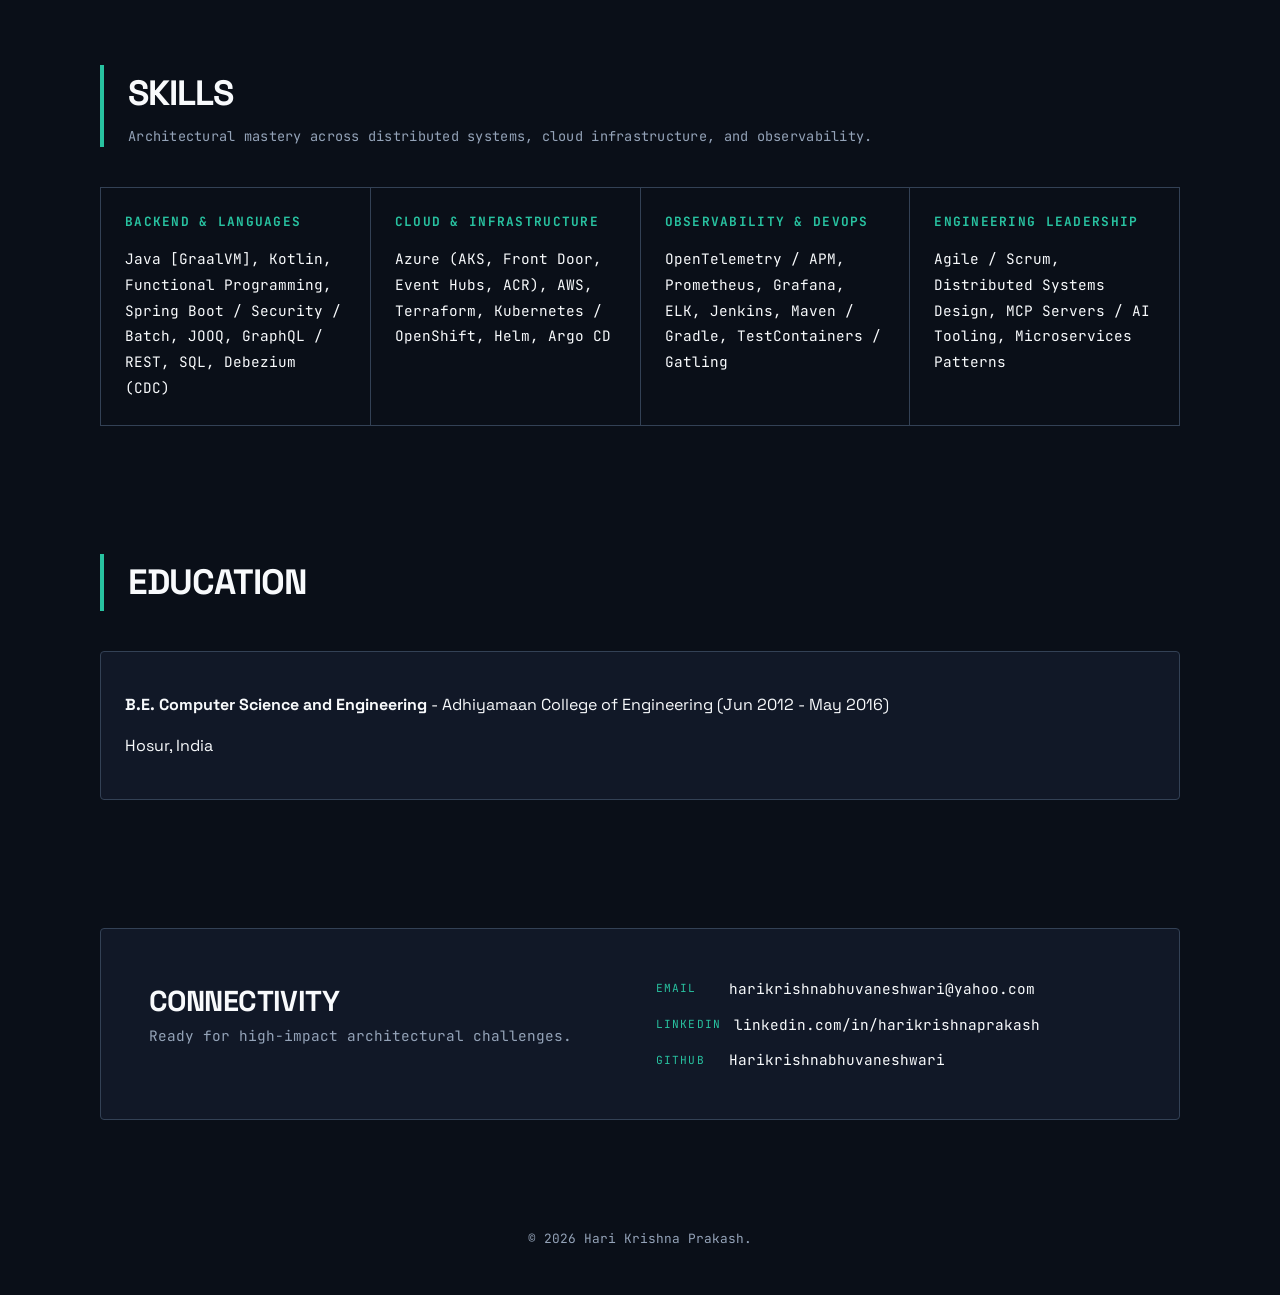
==== commit 795b1aaf: "Content: Consolidate PayPal and Altimetrik experience into a single tenure block - Combined the PayP" ====
--- a/index.html
+++ b/index.html
@@ -89,26 +89,15 @@
         <article class="timeline-item">
           <div class="timeline-meta">
             <h3>Software Development Engineer 3</h3>
-            <p>PayPal India Pvt Ltd</p>
-            <time>May 2022 - Mar 2023</time>
-          </div>
+            <p>PayPal (FTE & via Altimetrik)</p>
+            <time>May 2019 - Mar 2023</time>
+          </div>
+          <p class="role-context" style="font-size: 0.85rem; color: var(--light-text); margin-top: -0.5rem; margin-bottom: 0.5rem; font-style: italic;">SDE 3 (FTE: May 2022 - Mar 2023) | Senior Software Engineer (Contract via Altimetrik: May 2019 - May 2022)</p>
           <ul>
             <li>Engineered a distributed state management solution for the AU/Citi credit lifecycle to resolve a critical token-invalidation race condition; implemented a "Request-in-Flight" locking pattern using a centralized cache with retry-with-backoff logic, ensuring 100% transaction consistency for concurrent user requests.</li>
+            <li>Led backend design and implementation for AU/CITI Co-Branded Card services; built partner-facing external services and complex eligibility rulesets in the credit and identity domains.</li>
             <li>Built resilient daemon services to process credit lifecycle events across Checkout and Payments domains, handling high-volume event streams.</li>
-            <li>Delivered cross-domain payment features under tight timelines through coordinated engineering execution and received a GEM on-the-spot award.</li>
-          </ul>
-        </article>
-
-        <article class="timeline-item">
-          <div class="timeline-meta">
-            <h3>Senior Software Engineer</h3>
-            <p>Altimetrik India Pvt Ltd</p>
-            <time>May 2019 - May 2022</time>
-          </div>
-          <ul>
-            <li>Led backend design and implementation for AU/CITI Co-Branded Card services at PayPal.</li>
-            <li>Built partner-facing external services and eligibility rules in credit and identity domains.</li>
-            <li>Recognized with GEM award for technical contributions and execution quality.</li>
+            <li>Recognized twice with the GEM on-the-spot award for technical contributions, cross-domain coordination, and execution quality.</li>
           </ul>
         </article>
 
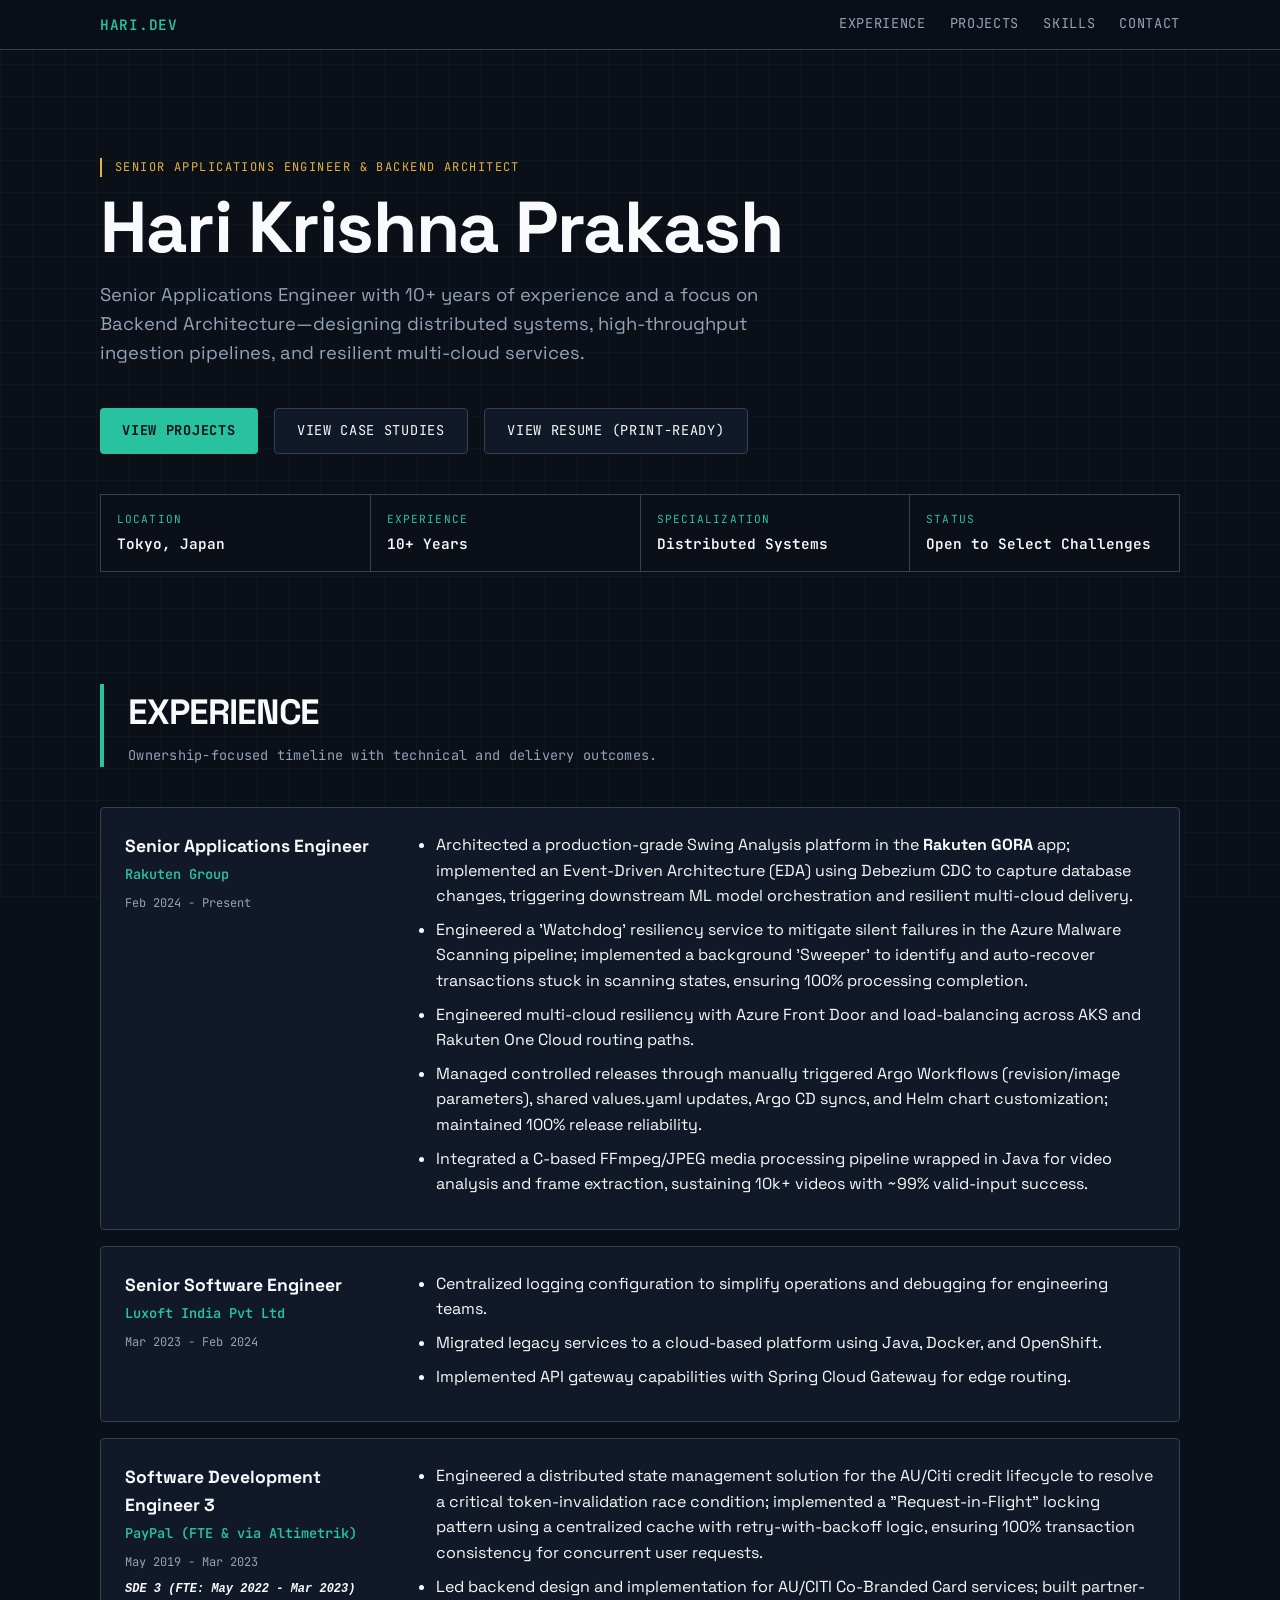
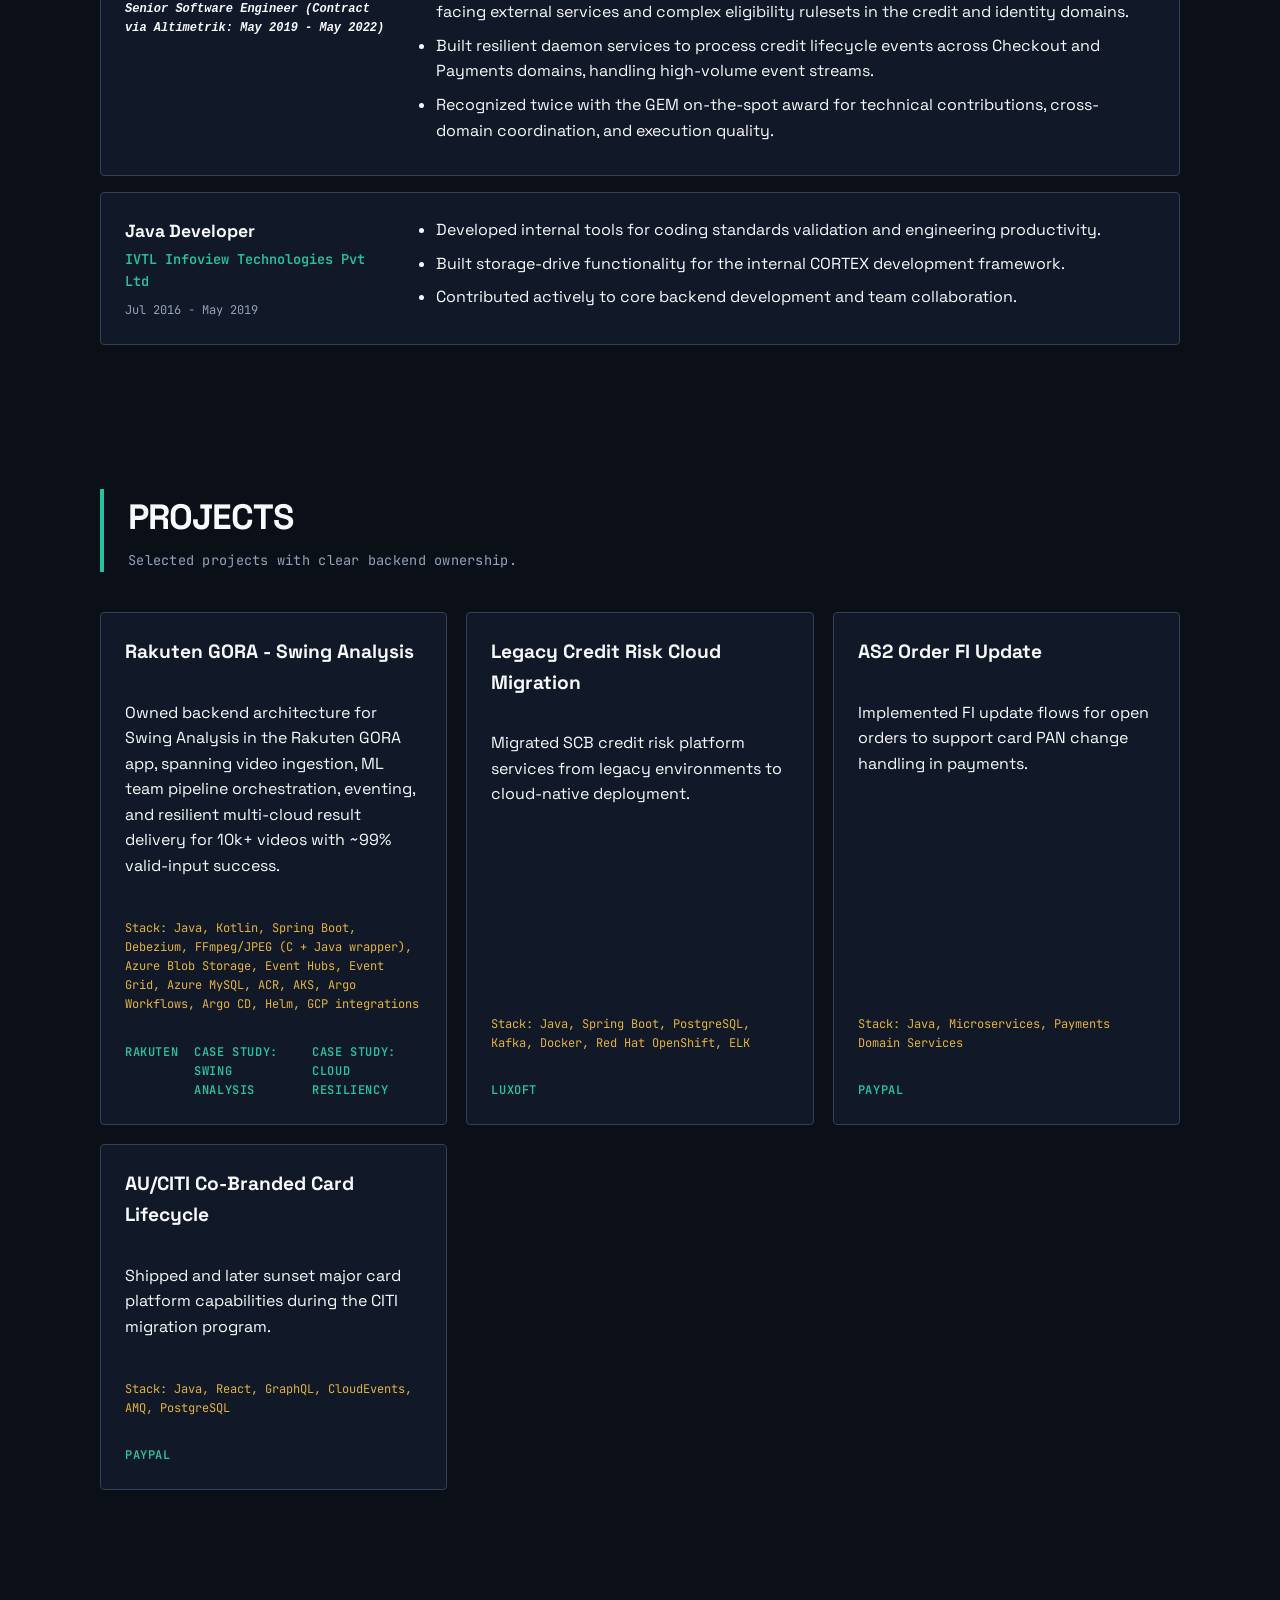
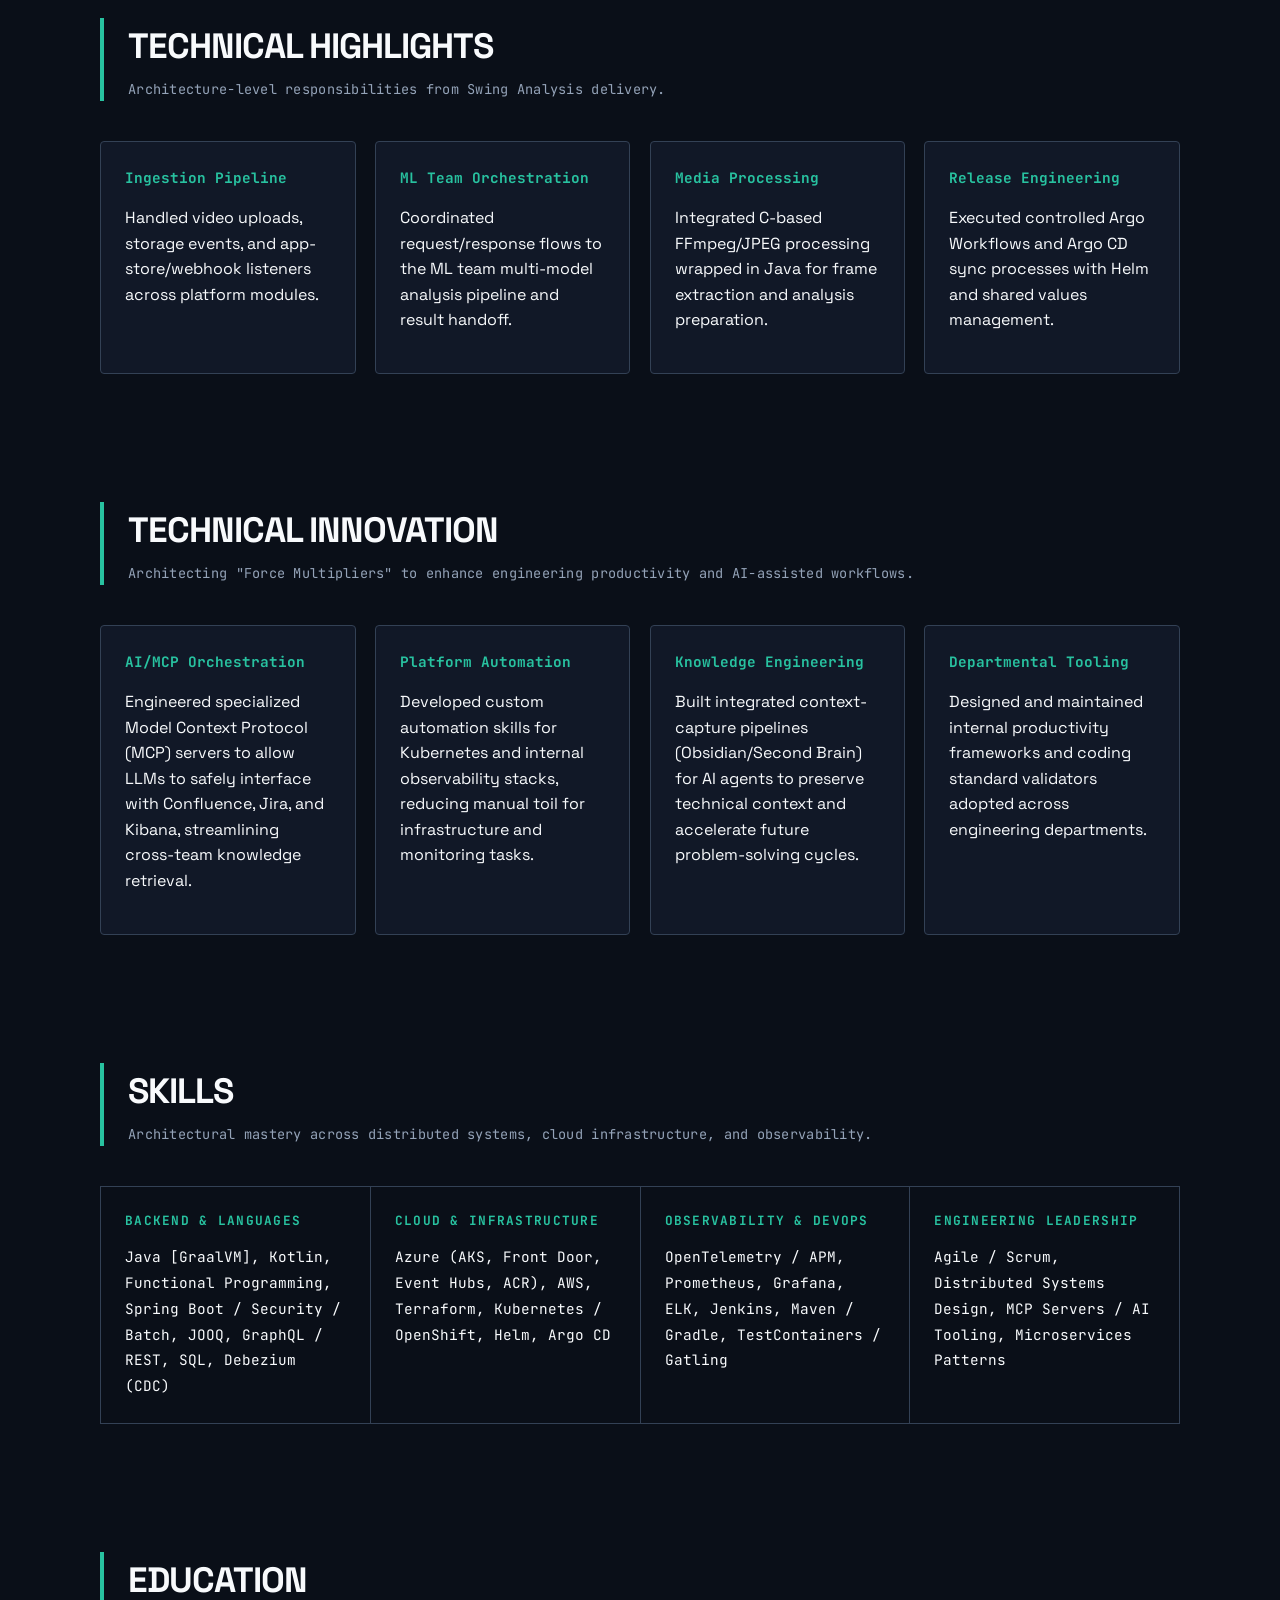
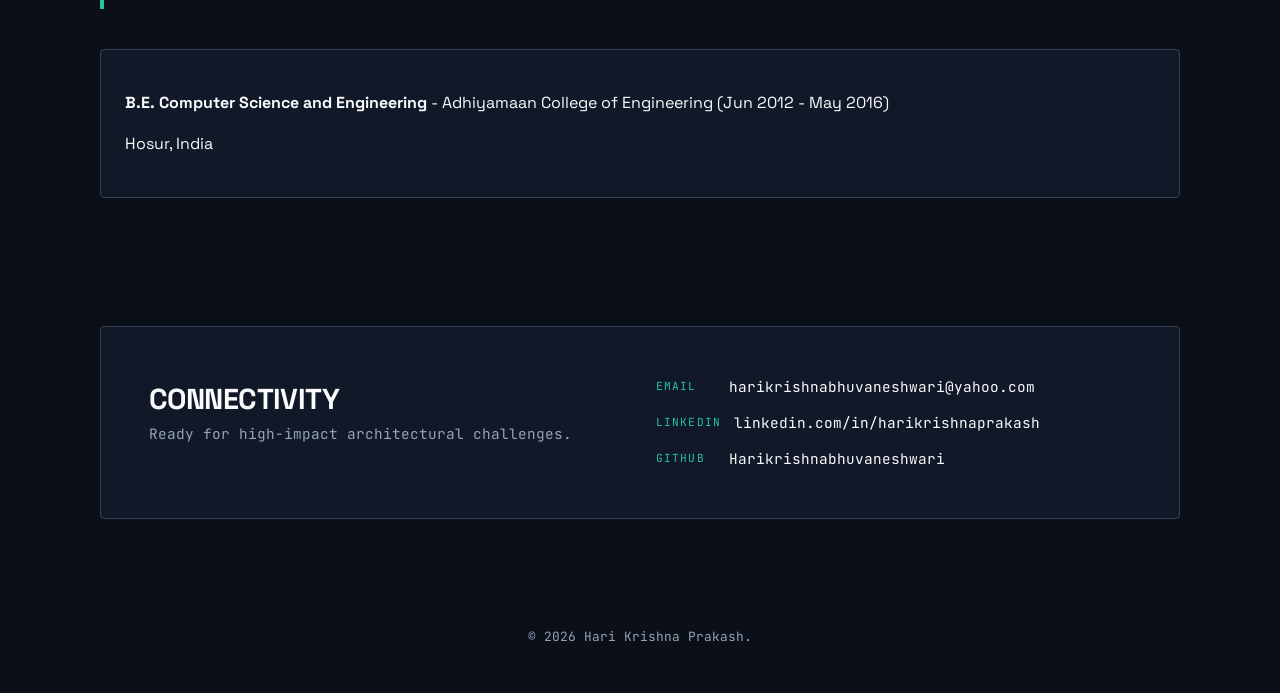
==== commit 9d6a40d3: "UI: Fix grid layout break in timeline component - Moved role-context paragraph inside the timeline-m" ====
--- a/index.html
+++ b/index.html
@@ -91,8 +91,8 @@
             <h3>Software Development Engineer 3</h3>
             <p>PayPal (FTE & via Altimetrik)</p>
             <time>May 2019 - Mar 2023</time>
-          </div>
-          <p class="role-context" style="font-size: 0.85rem; color: var(--light-text); margin-top: -0.5rem; margin-bottom: 0.5rem; font-style: italic;">SDE 3 (FTE: May 2022 - Mar 2023) | Senior Software Engineer (Contract via Altimetrik: May 2019 - May 2022)</p>
+            <p class="role-context" style="font-size: 0.75rem; color: var(--light-text); margin-top: 0.5rem; margin-bottom: 0; font-style: italic;">SDE 3 (FTE: May 2022 - Mar 2023)<br>Senior Software Engineer (Contract via Altimetrik: May 2019 - May 2022)</p>
+          </div>
           <ul>
             <li>Engineered a distributed state management solution for the AU/Citi credit lifecycle to resolve a critical token-invalidation race condition; implemented a "Request-in-Flight" locking pattern using a centralized cache with retry-with-backoff logic, ensuring 100% transaction consistency for concurrent user requests.</li>
             <li>Led backend design and implementation for AU/CITI Co-Branded Card services; built partner-facing external services and complex eligibility rulesets in the credit and identity domains.</li>
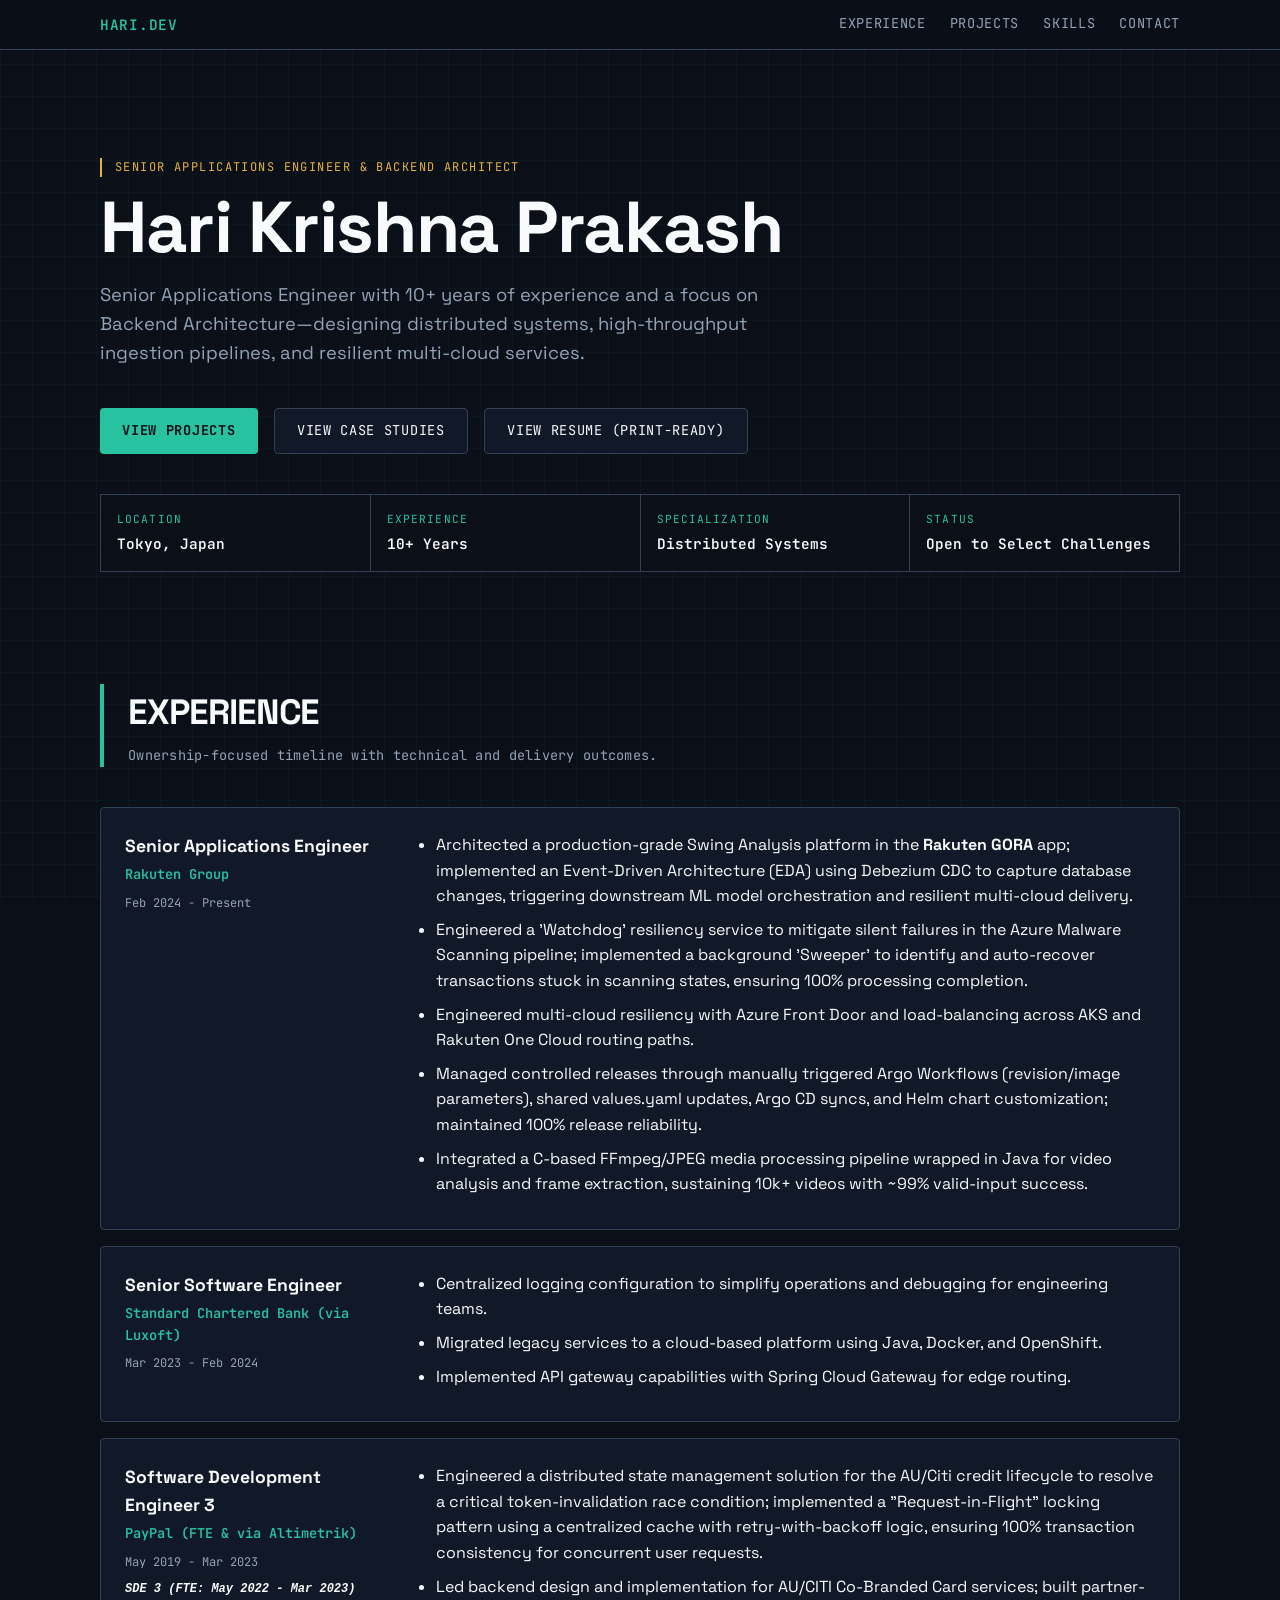
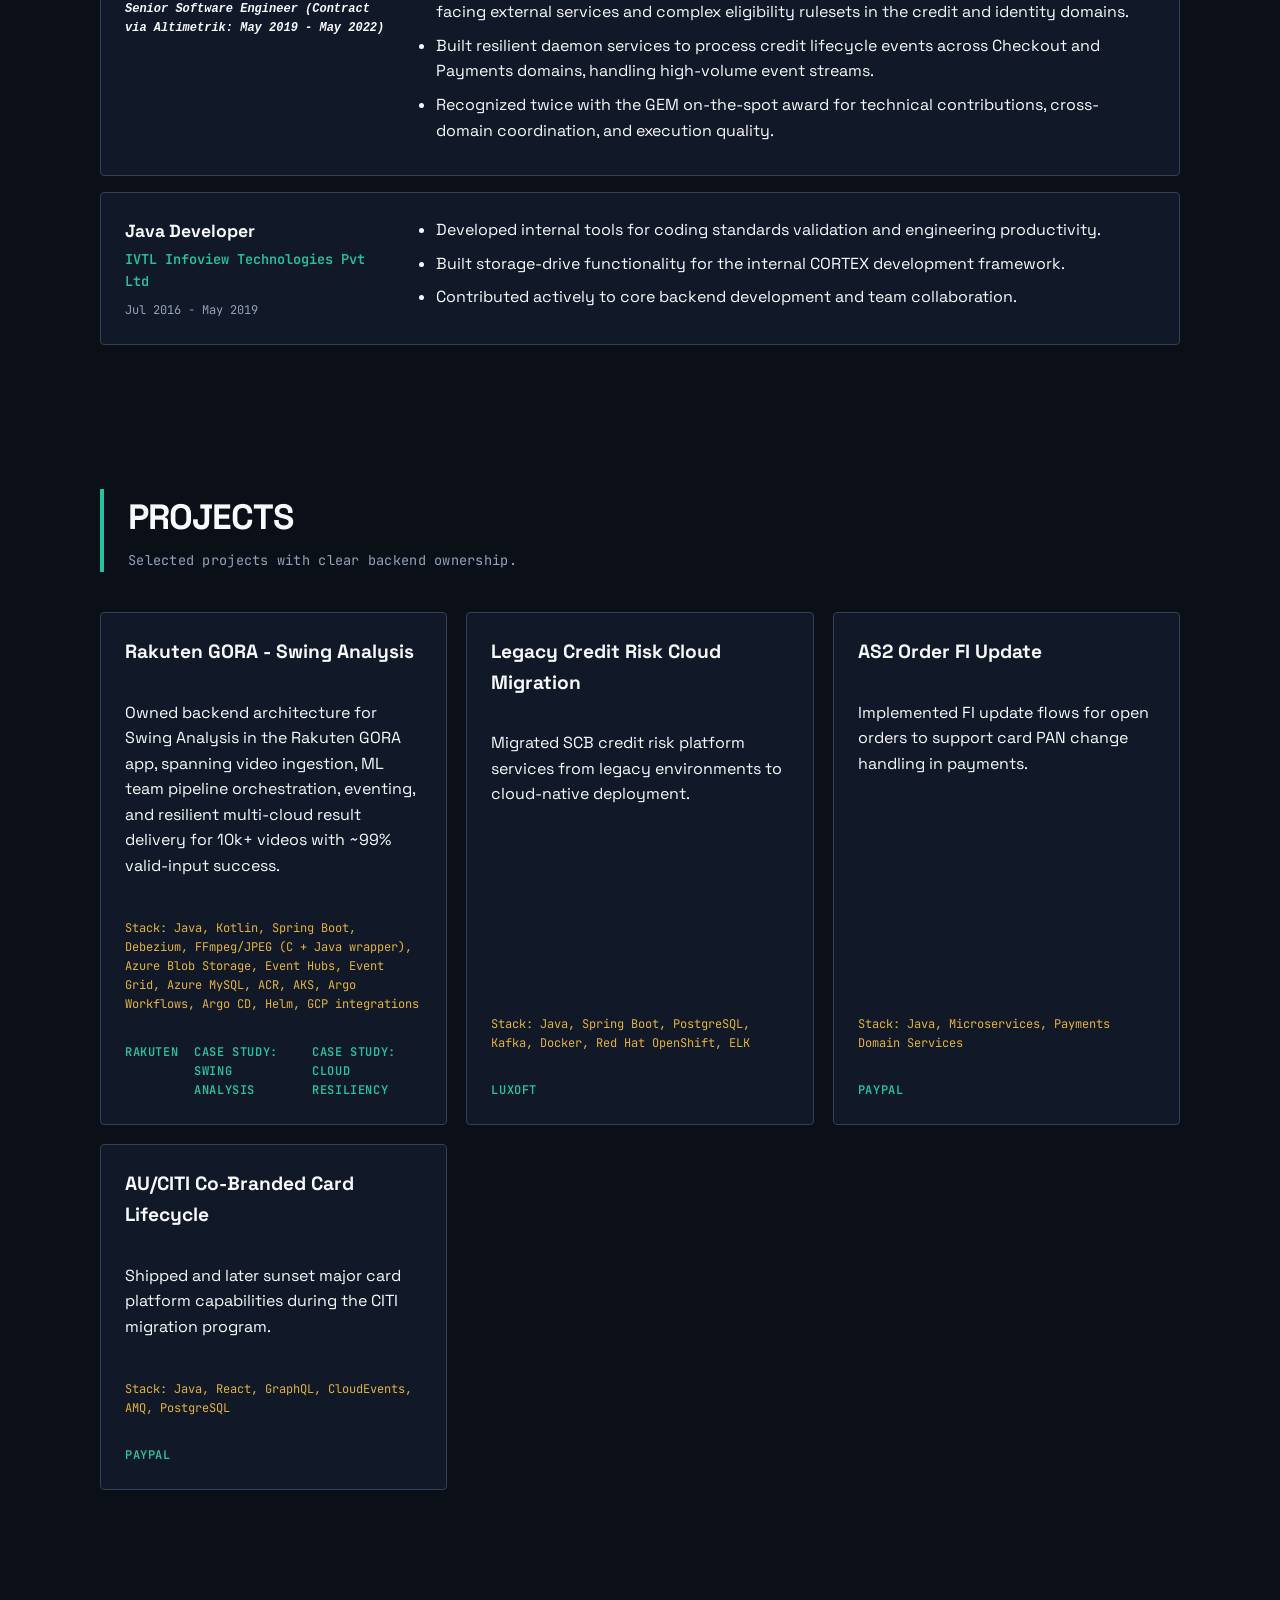
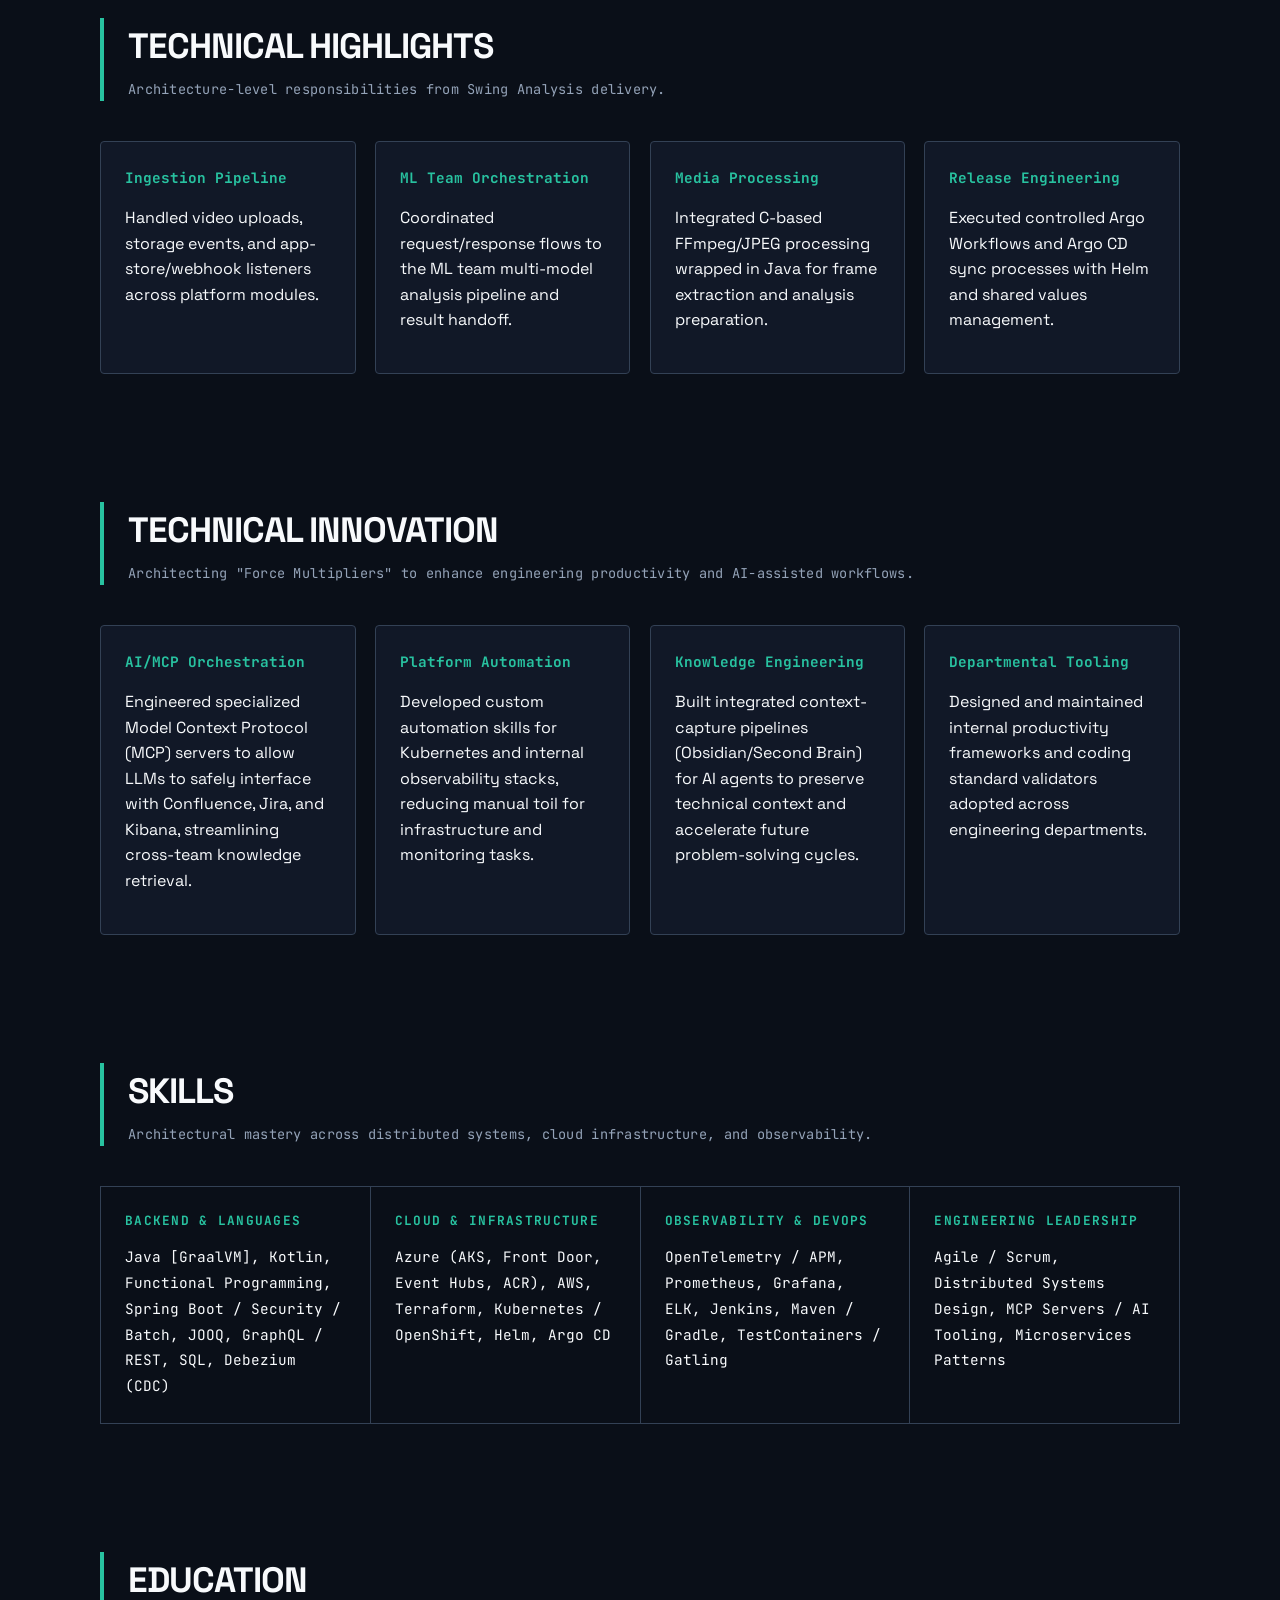
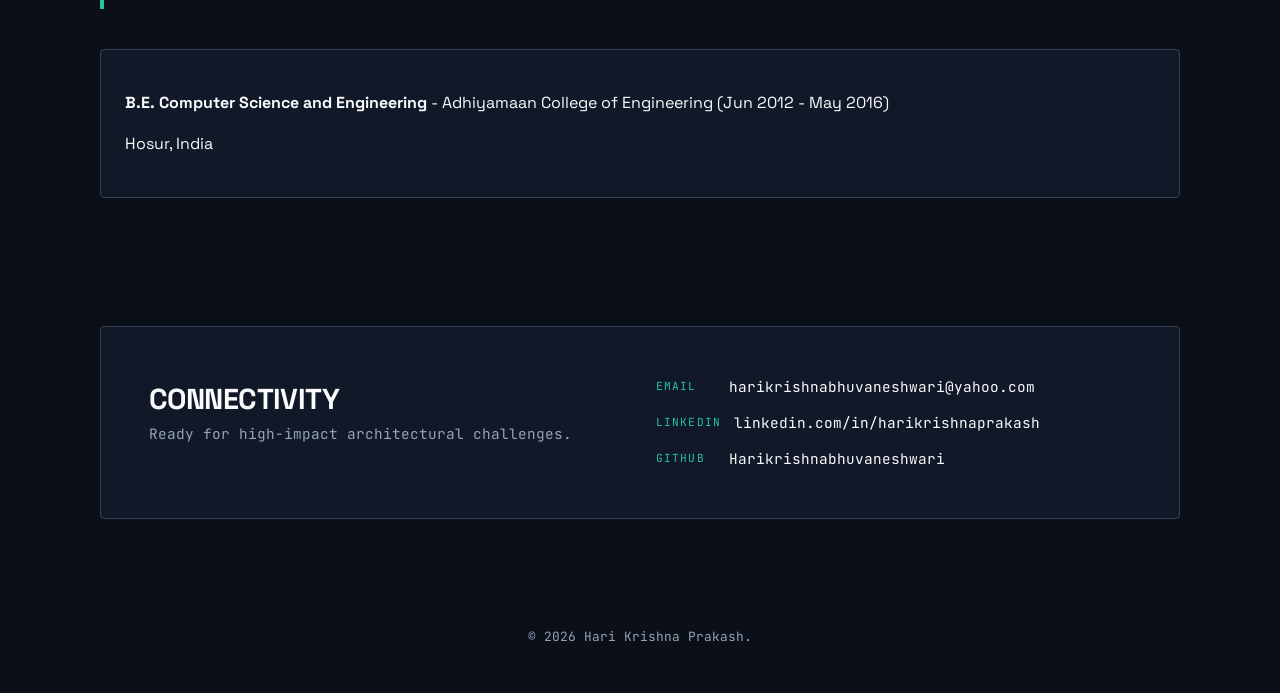
==== commit cd2405ab: "Content: Update Luxoft experience to reflect Standard Chartered Bank deployment - Changed company na" ====
--- a/index.html
+++ b/index.html
@@ -76,7 +76,7 @@
         <article class="timeline-item">
           <div class="timeline-meta">
             <h3>Senior Software Engineer</h3>
-            <p>Luxoft India Pvt Ltd</p>
+            <p>Standard Chartered Bank (via Luxoft)</p>
             <time>Mar 2023 - Feb 2024</time>
           </div>
           <ul>
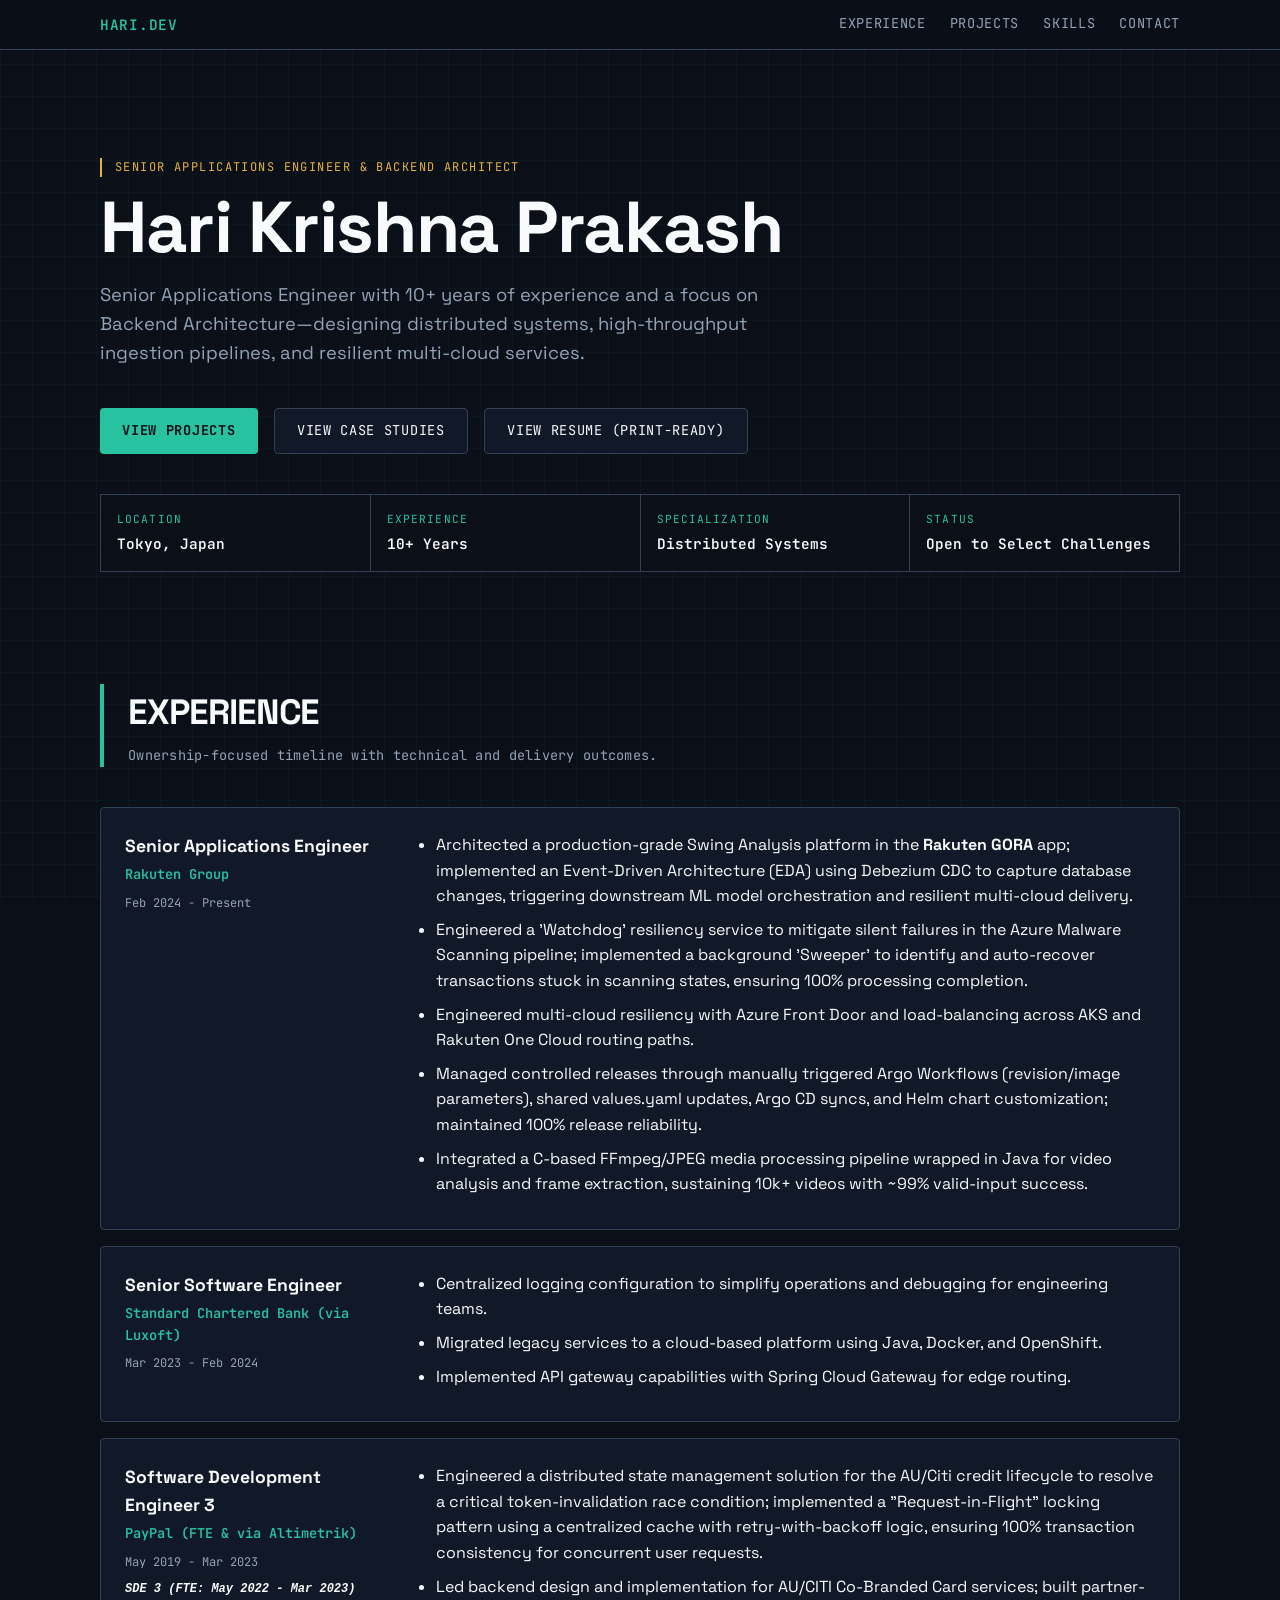
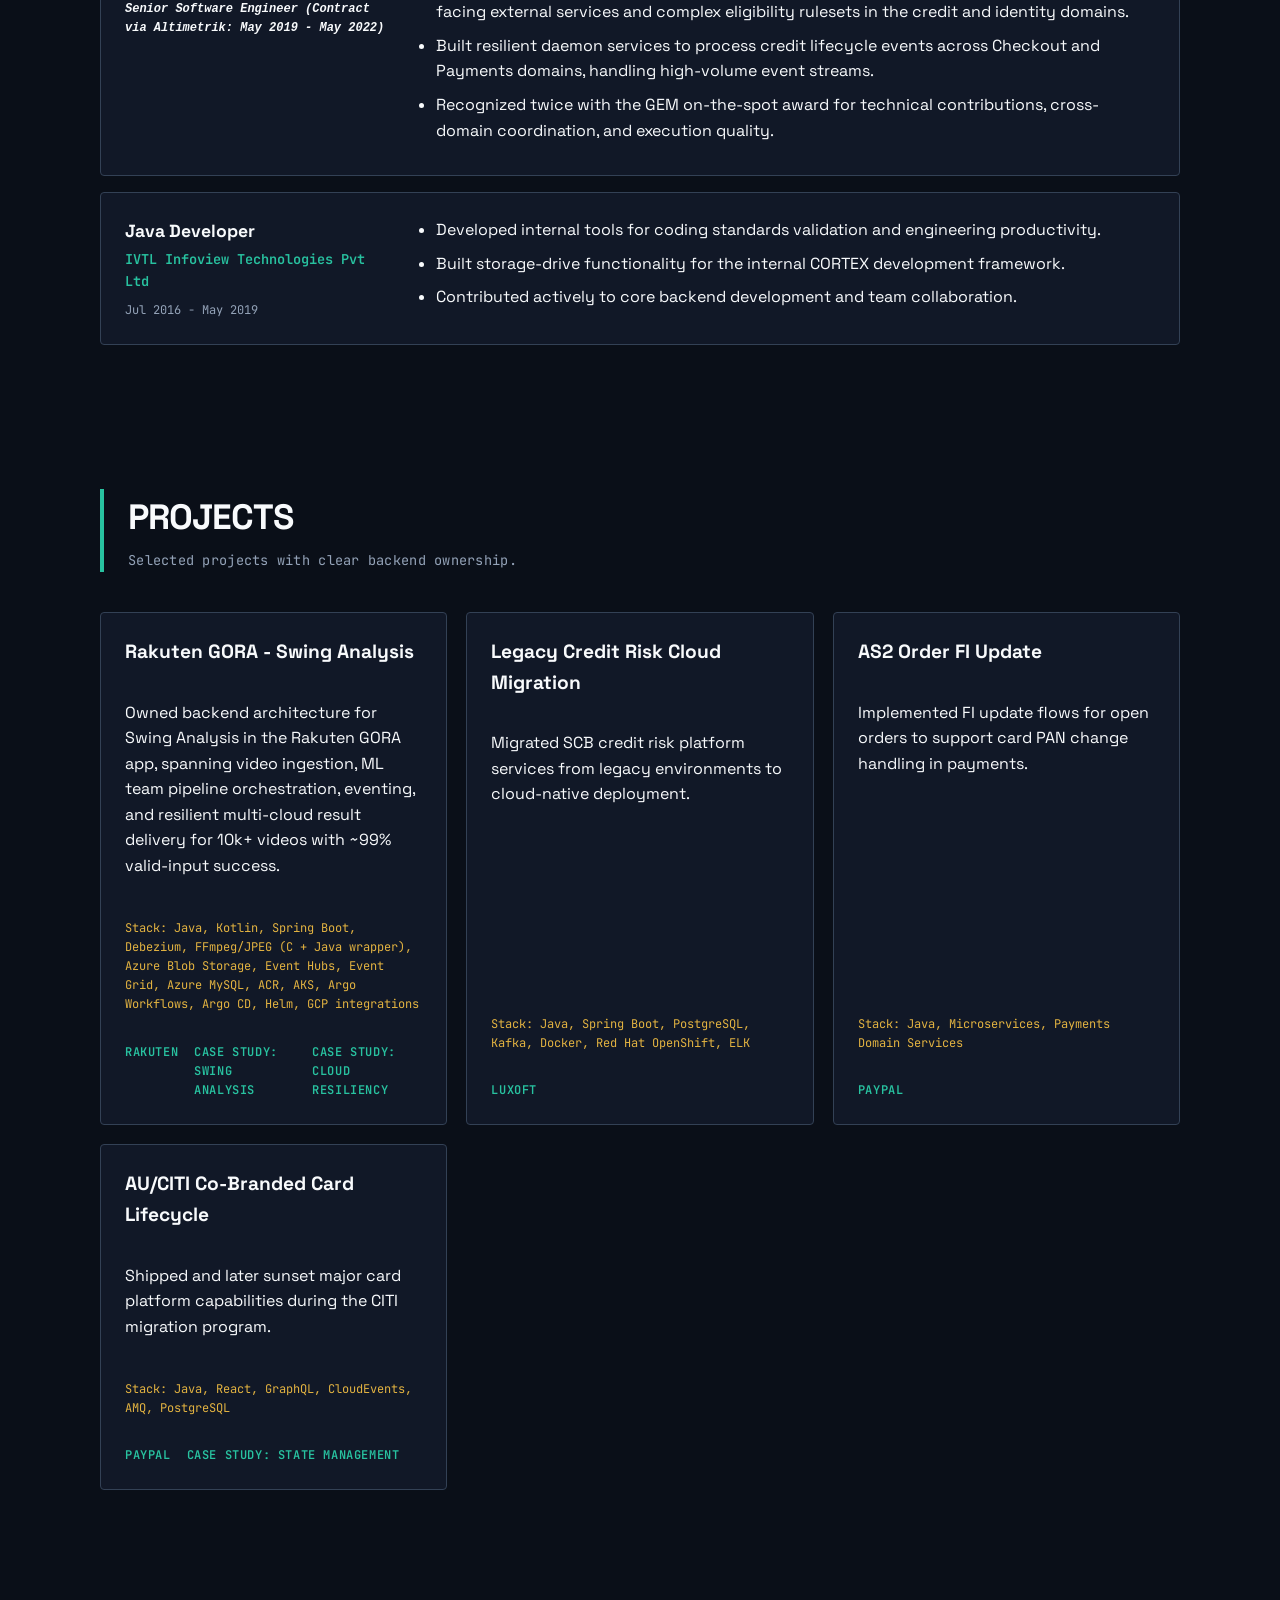
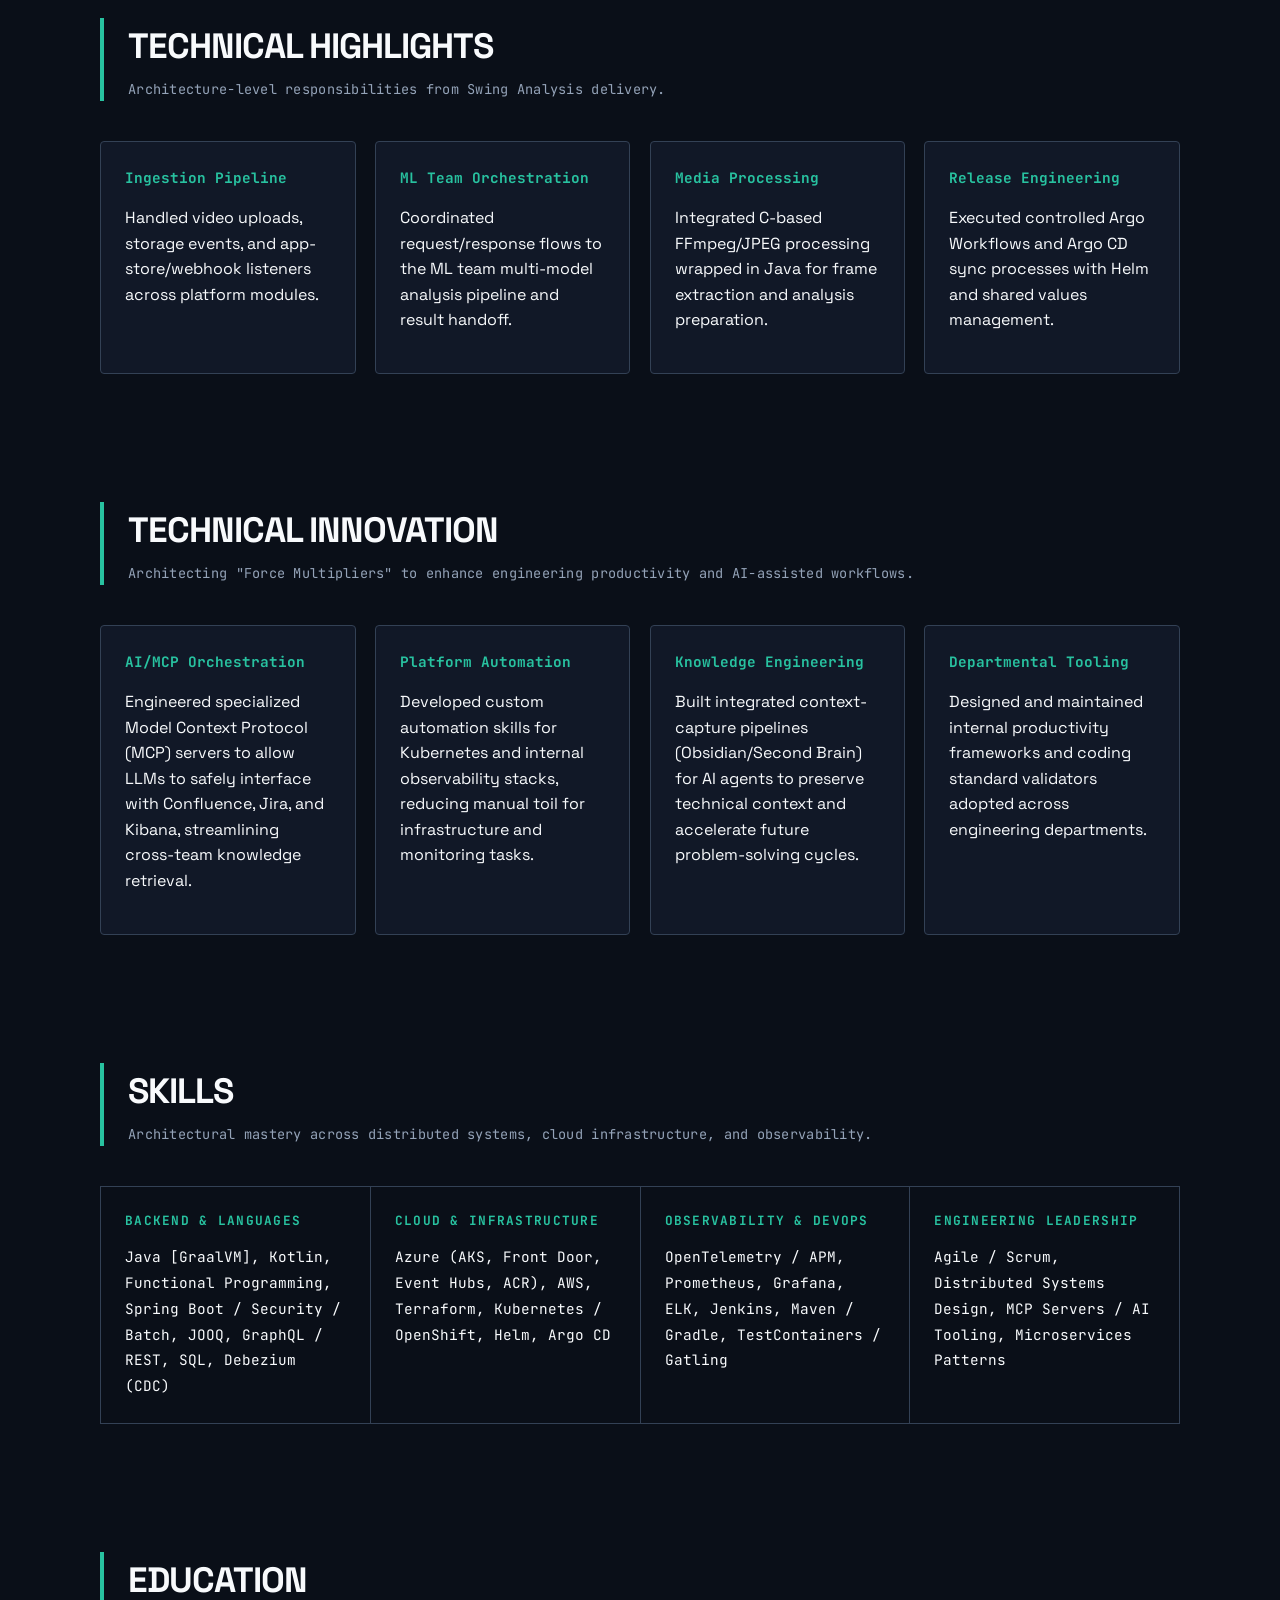
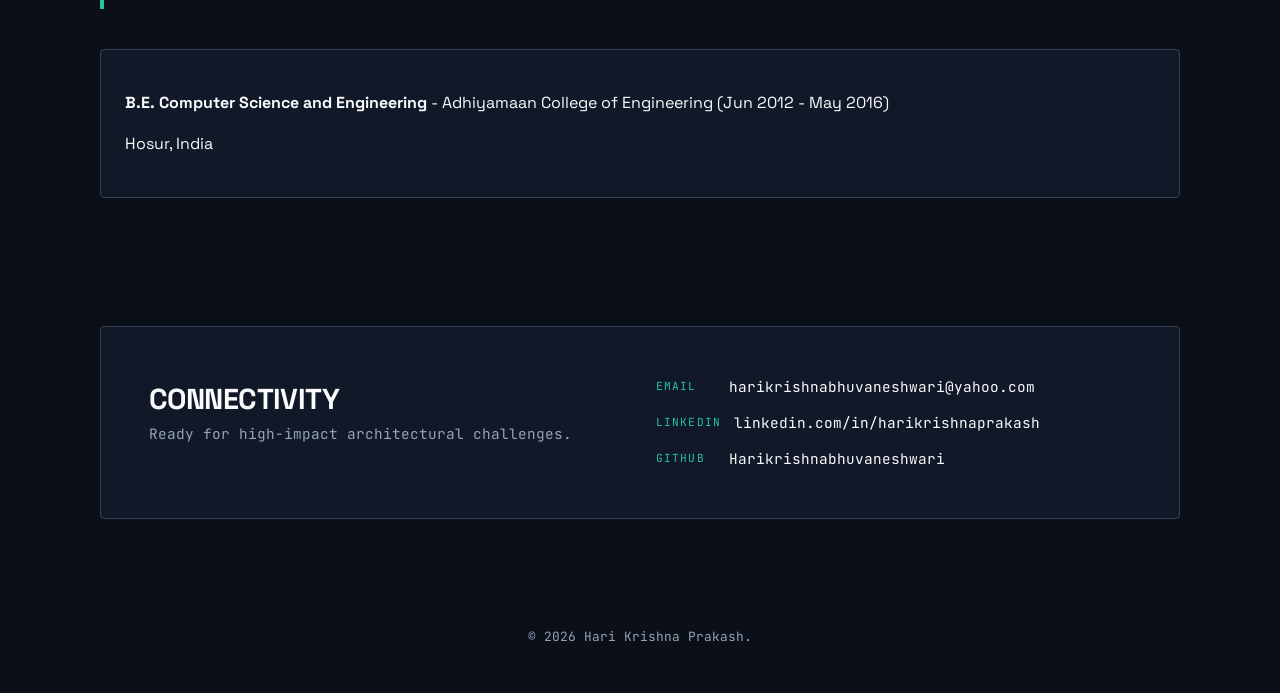
==== commit 0771add7: "Content: Add PayPal Distributed State Management case study - Created a new case study page detailin" ====
--- a/index.html
+++ b/index.html
@@ -157,6 +157,7 @@
             <p class="stack">Stack: Java, React, GraphQL, CloudEvents, AMQ, PostgreSQL</p>
             <div class="project-links">
               <a href="https://www.paypal.com/" target="_blank" rel="noopener" aria-label="PayPal website">PayPal</a>
+              <a href="paypal-state-management.html" aria-label="Distributed State Management case study">Case Study: State Management</a>
             </div>
           </article>
         </div>
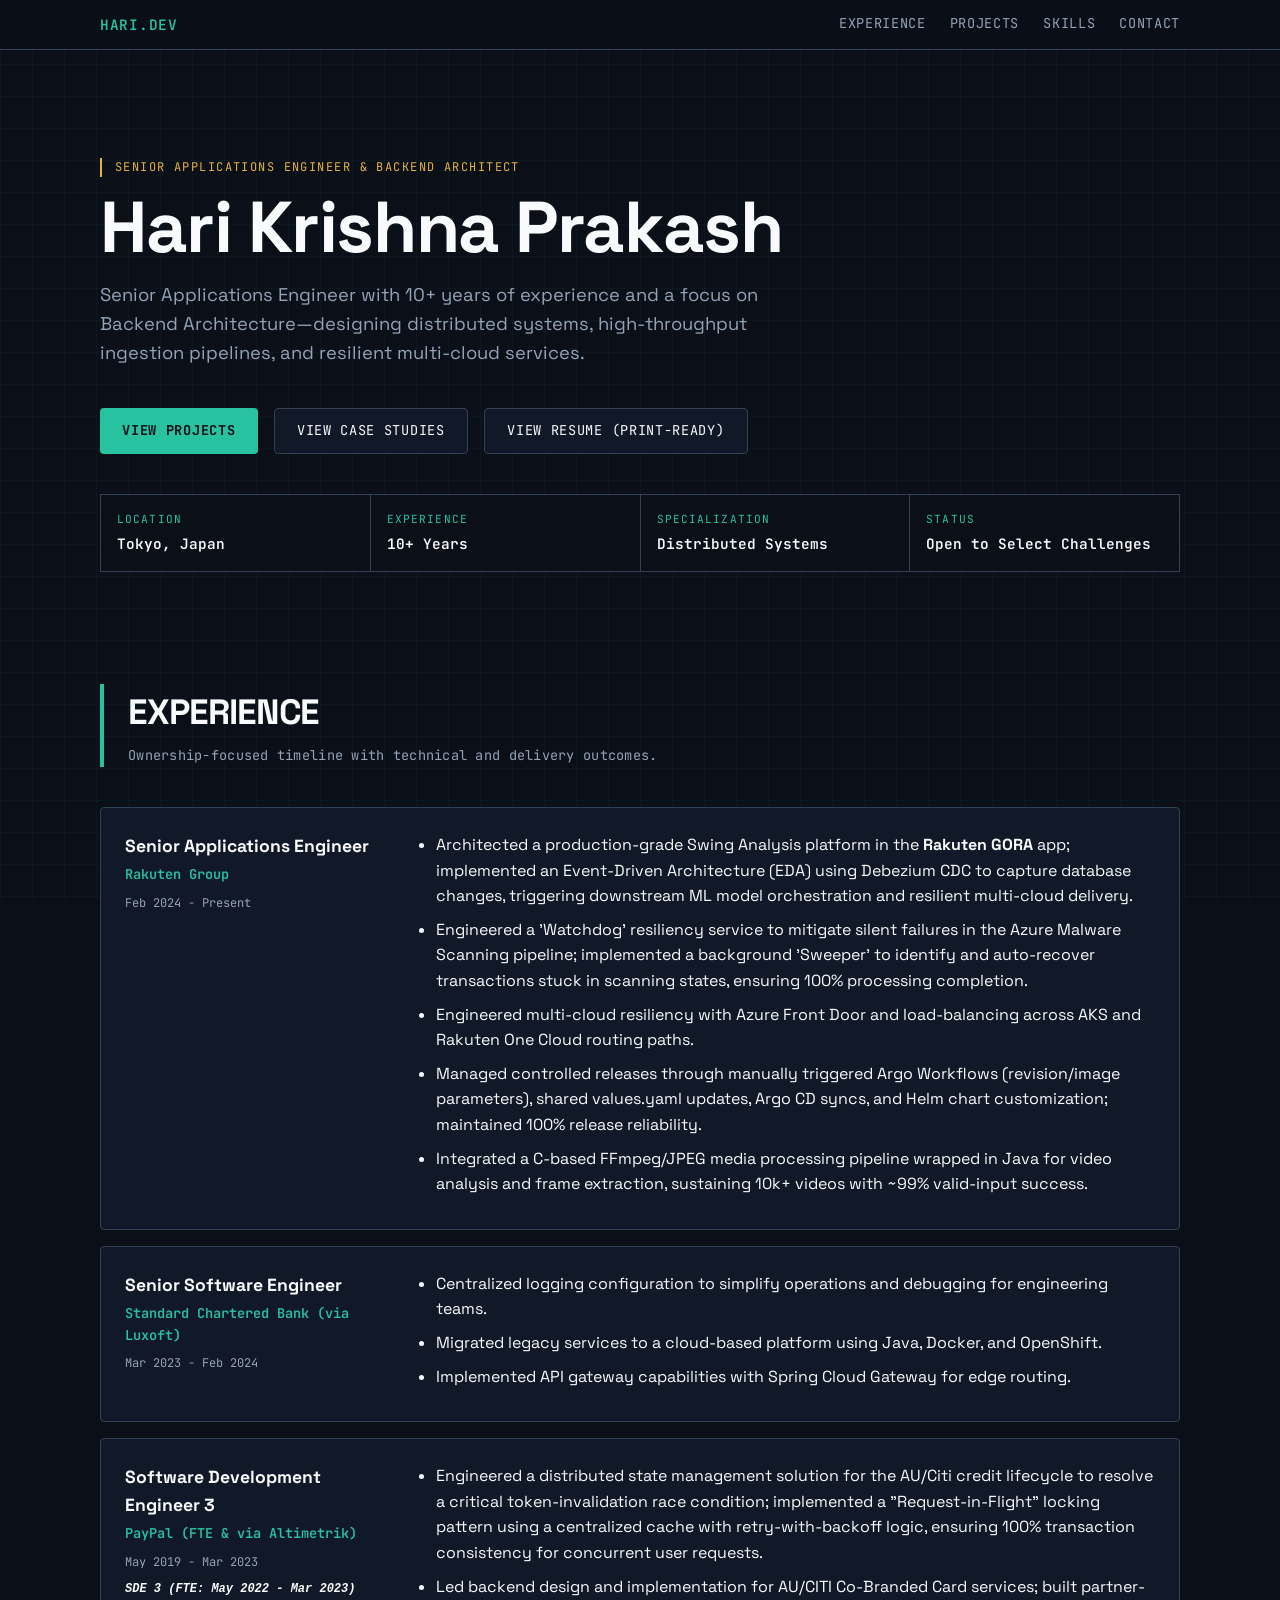
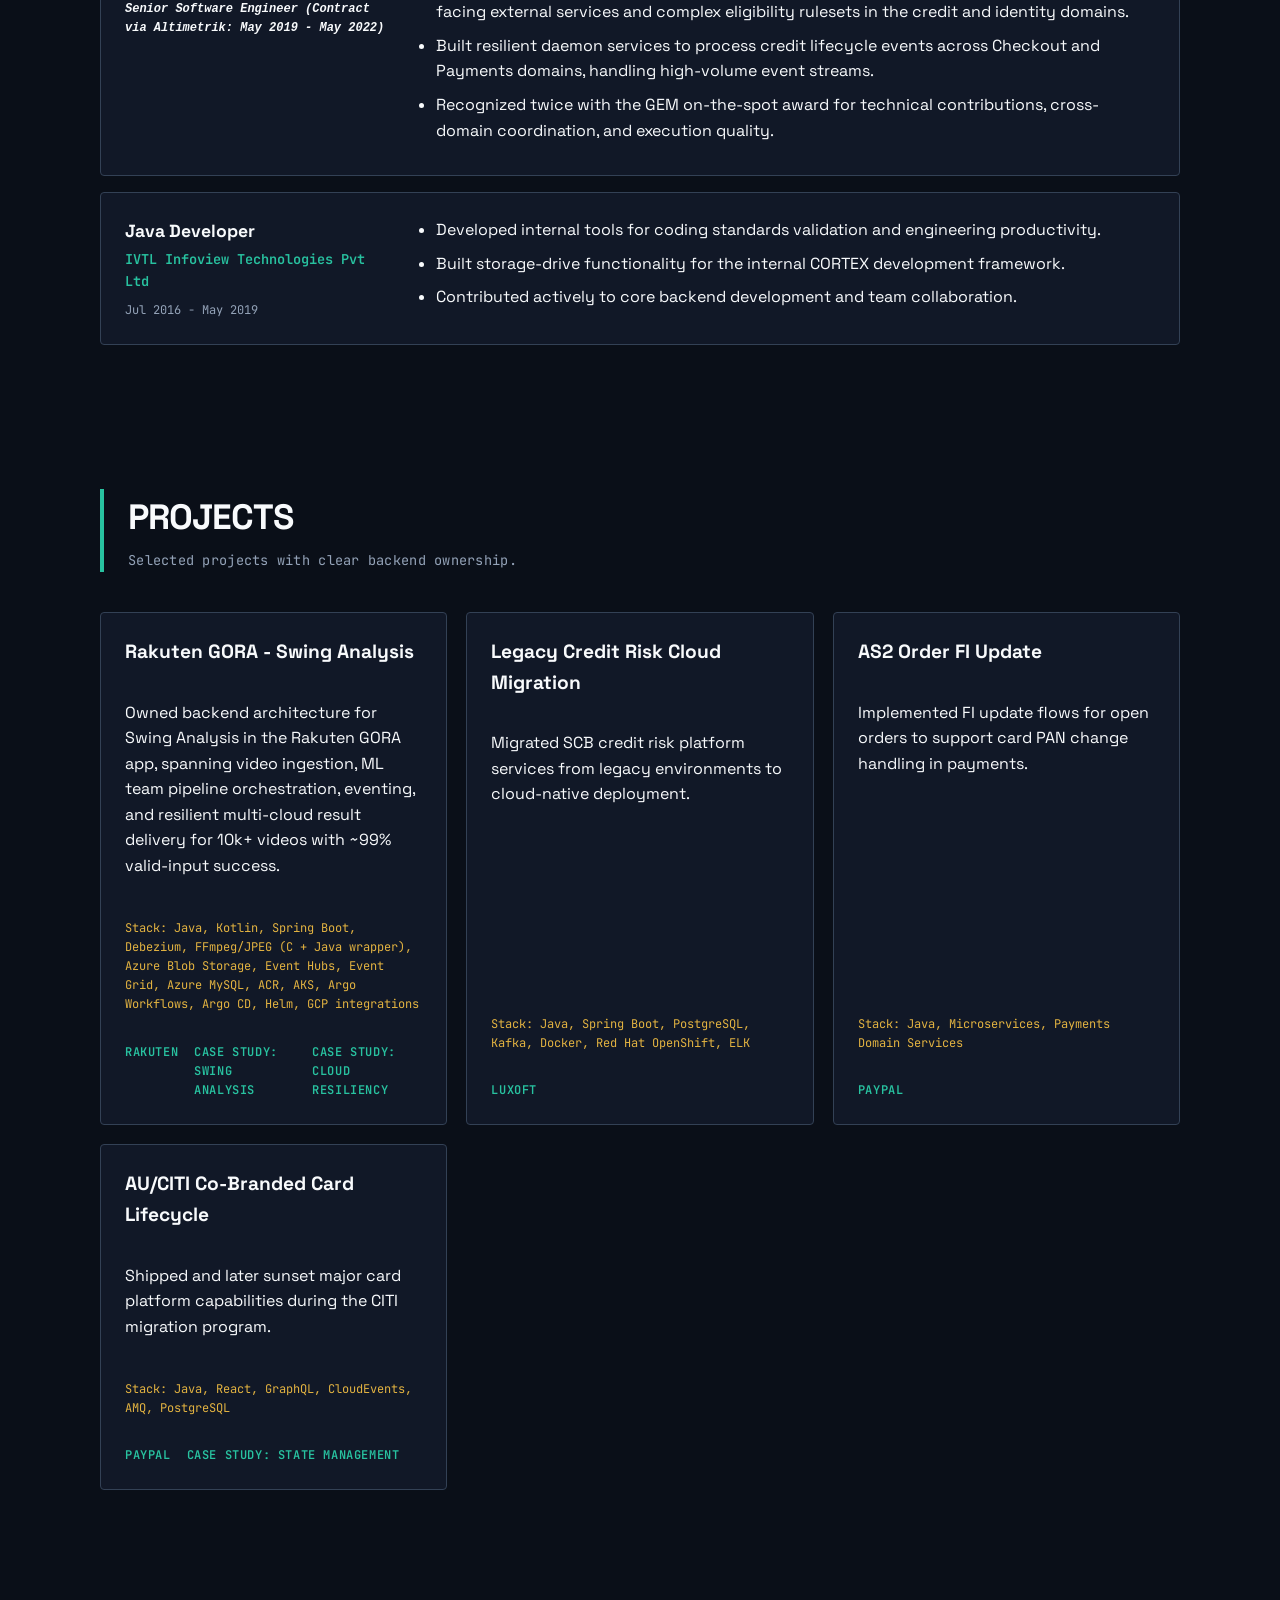
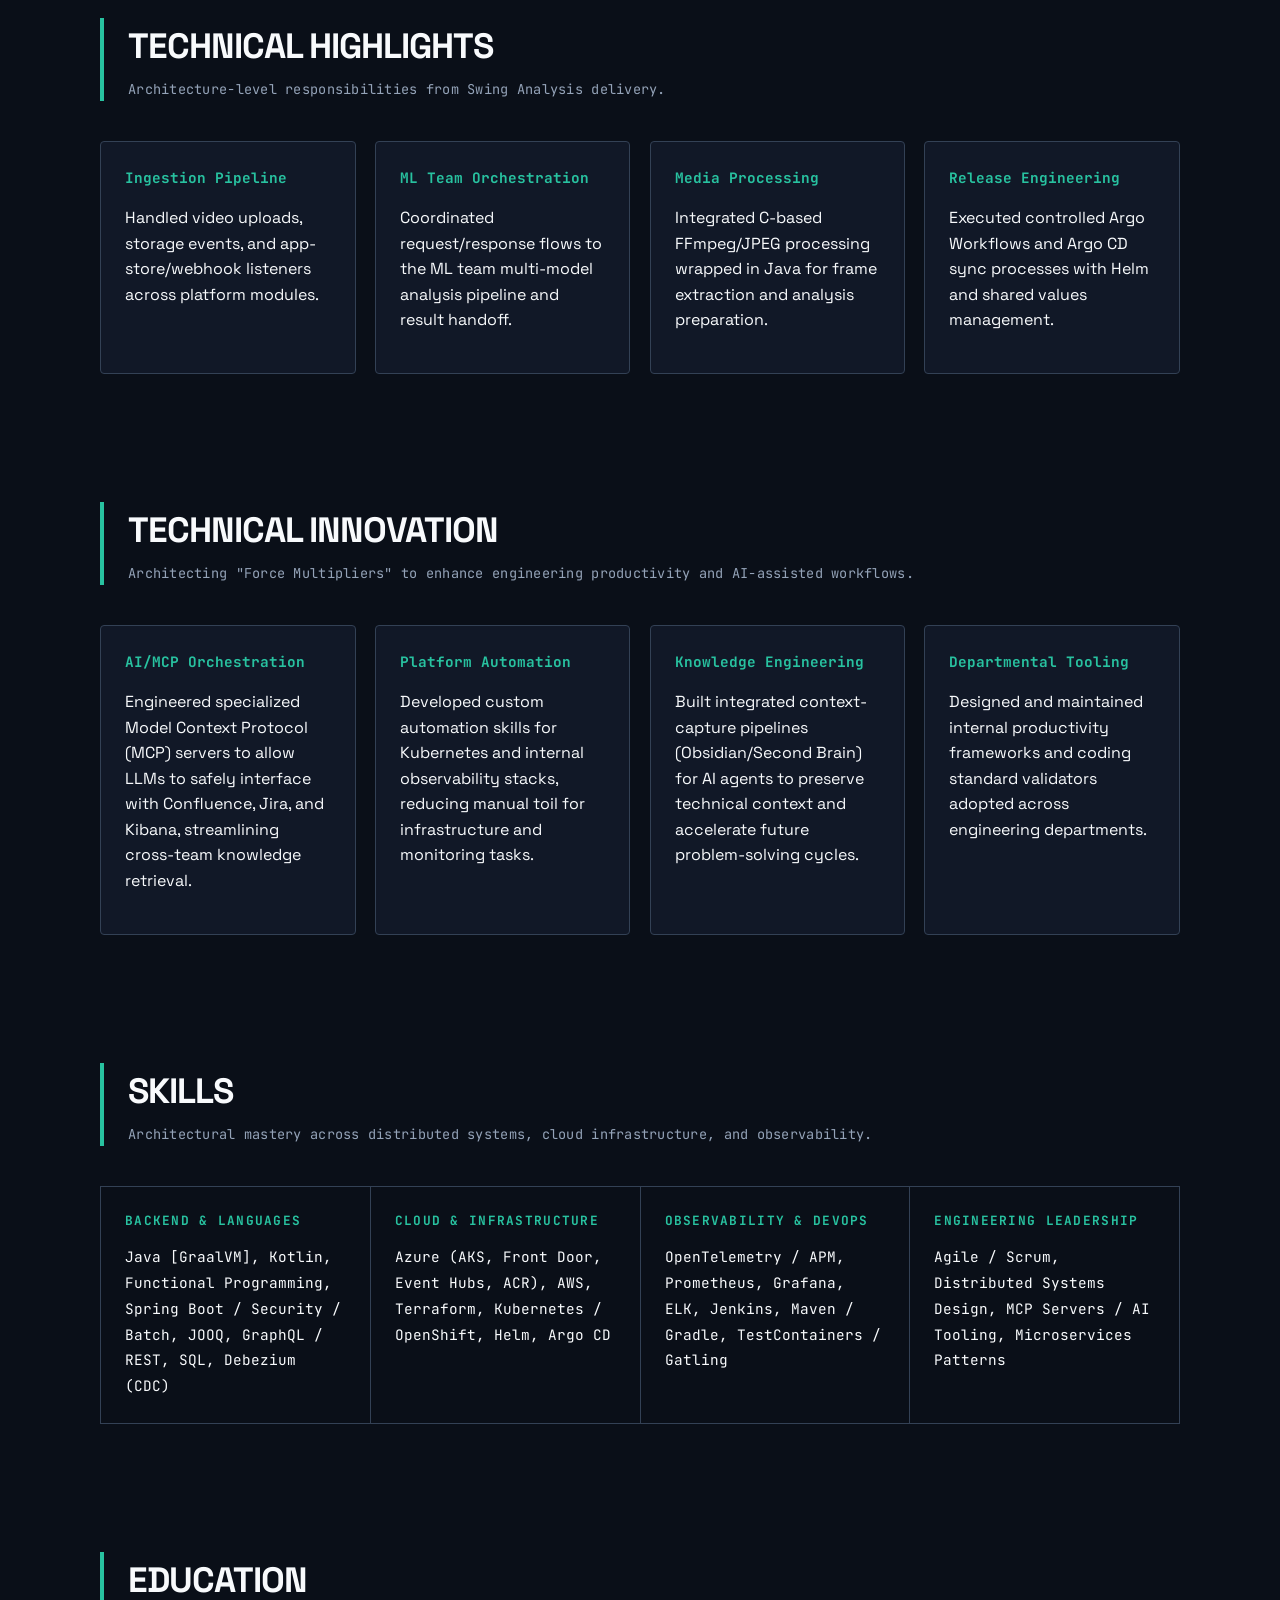
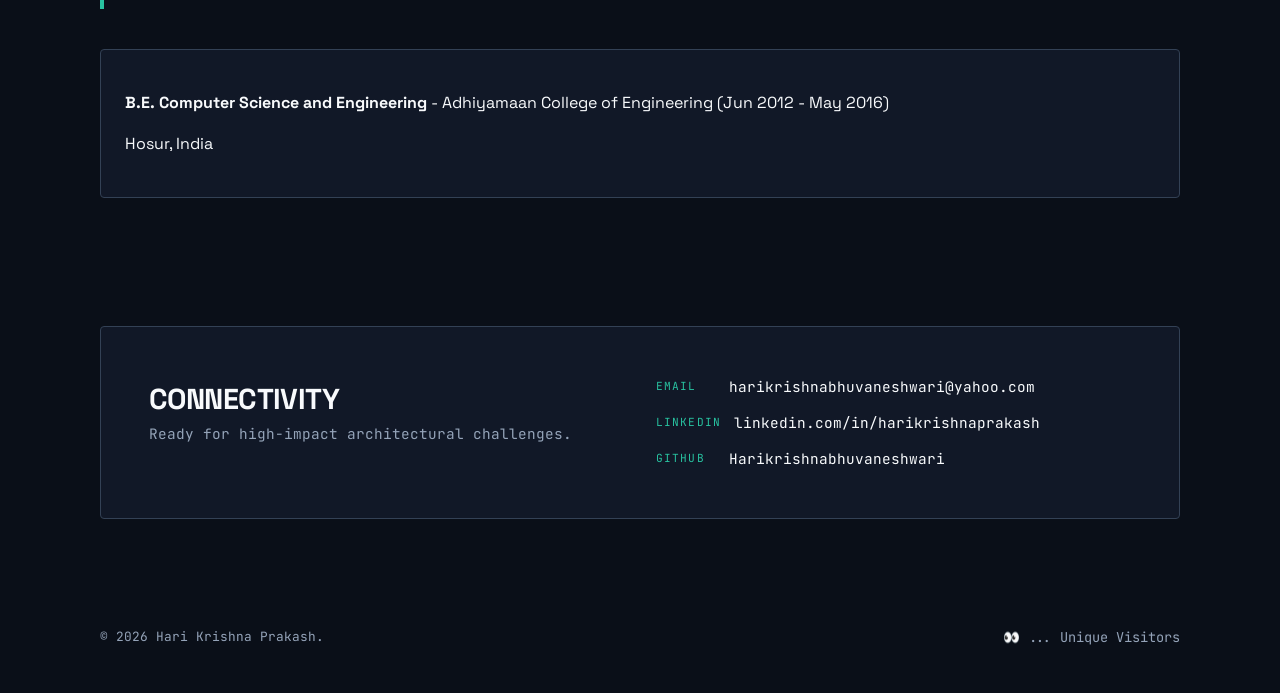
==== commit e70f0956: "Feat: Add GoatCounter analytics and public visitor count display - Integrated privacy-focused GoatCo" ====
--- a/index.html
+++ b/index.html
@@ -271,11 +271,13 @@
     </main>
 
     <footer class="site-footer">
-      <div class="container">
+      <div class="container" style="display: flex; justify-content: space-between; align-items: center; flex-wrap: wrap; gap: 1rem;">
         <p>&copy; <span id="year"></span> Hari Krishna Prakash.</p>
+        <p style="margin: 0; color: var(--muted); font-family: var(--mono); font-size: 0.85rem;">👀 <span id="stats">...</span> Unique Visitors</p>
       </div>
     </footer>
 
+    <script data-goatcounter="https://hkpdev.goatcounter.com/count" async src="//gc.zgo.at/count.js"></script>
     <script src="script.js"></script>
   </body>
 </html>
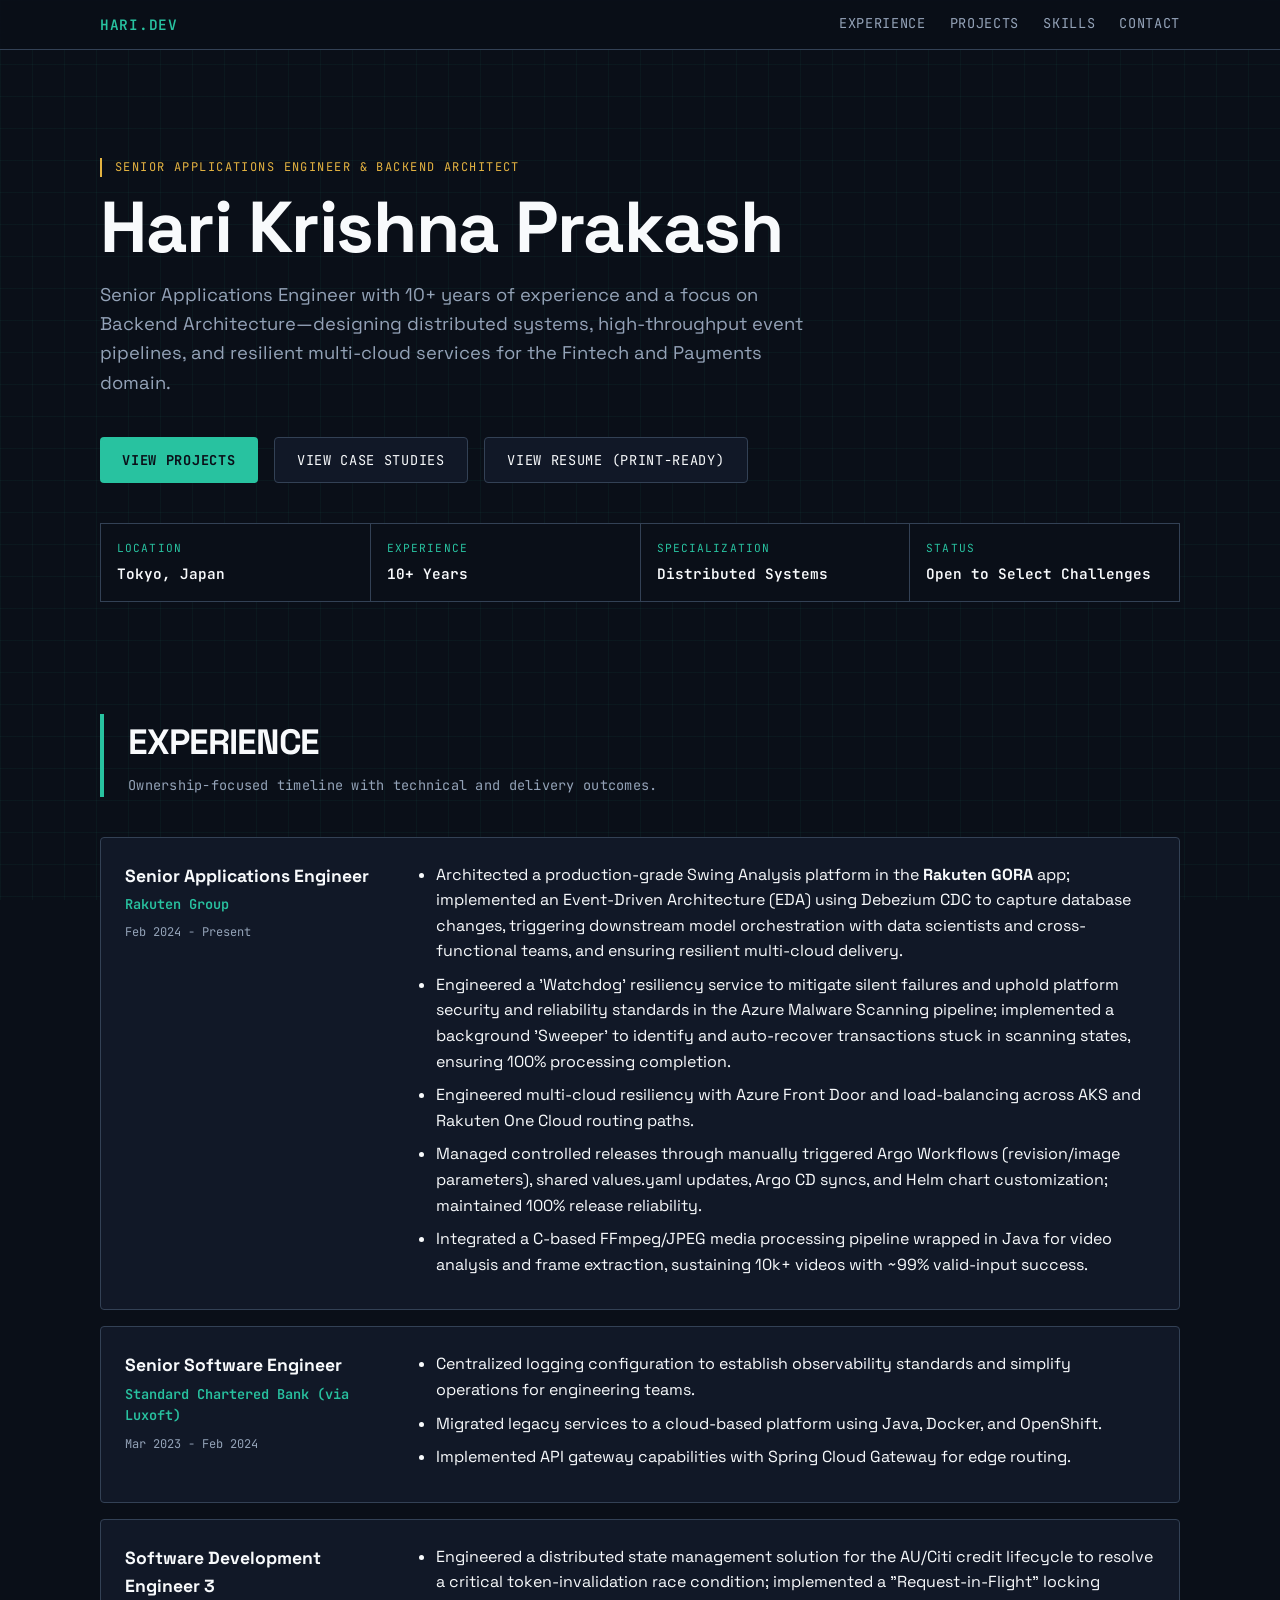
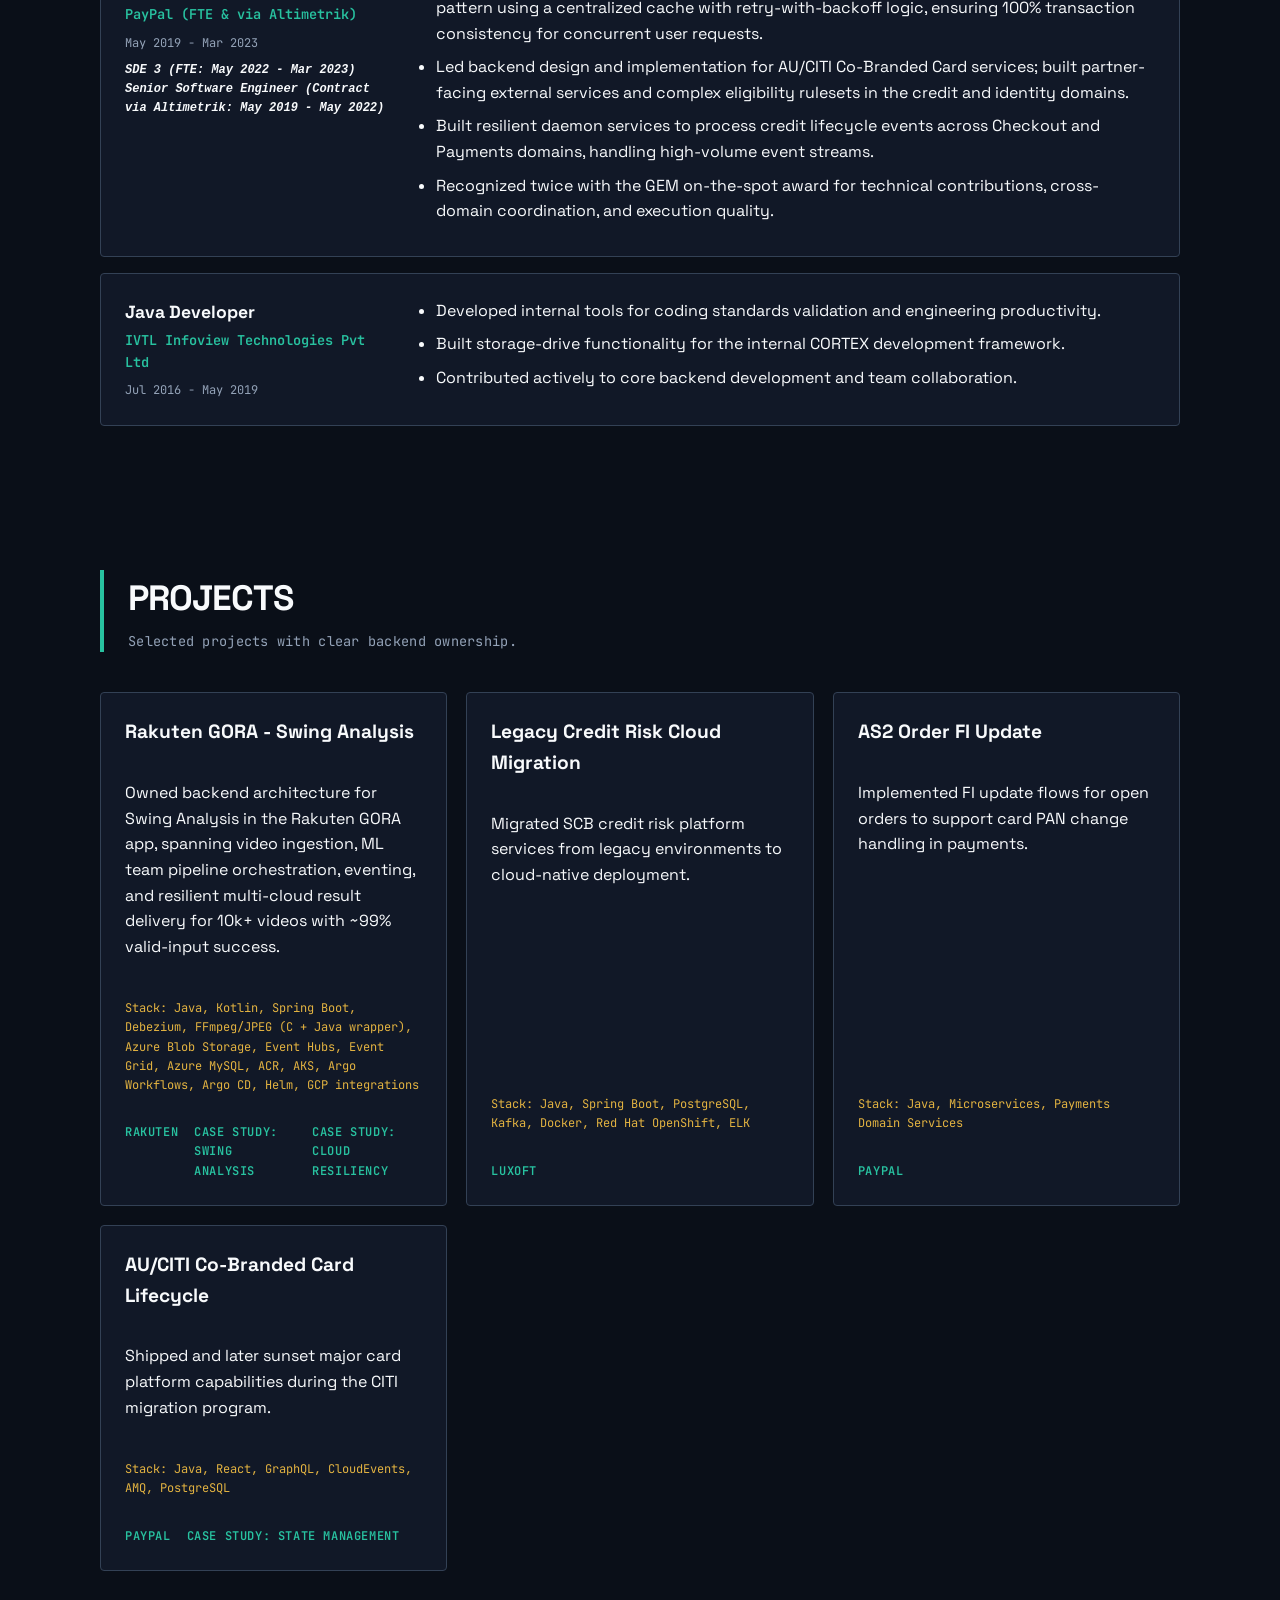
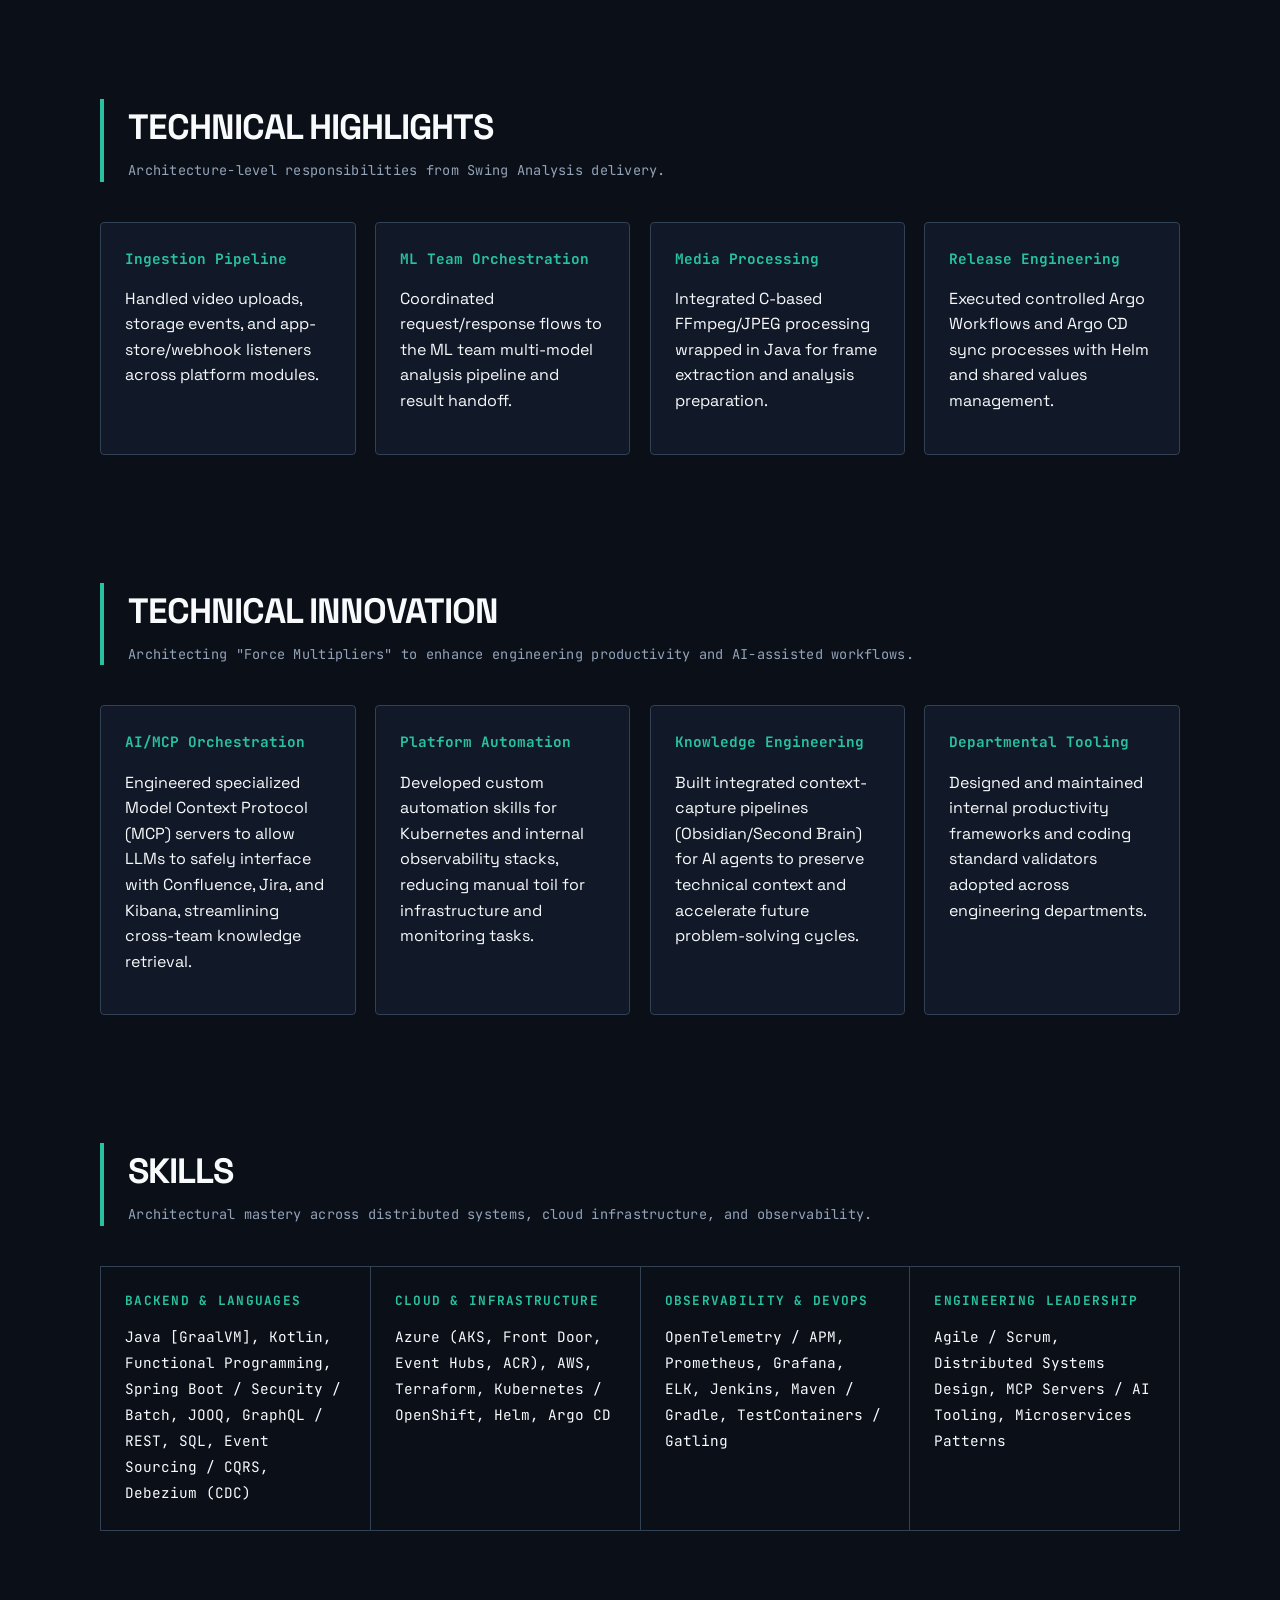
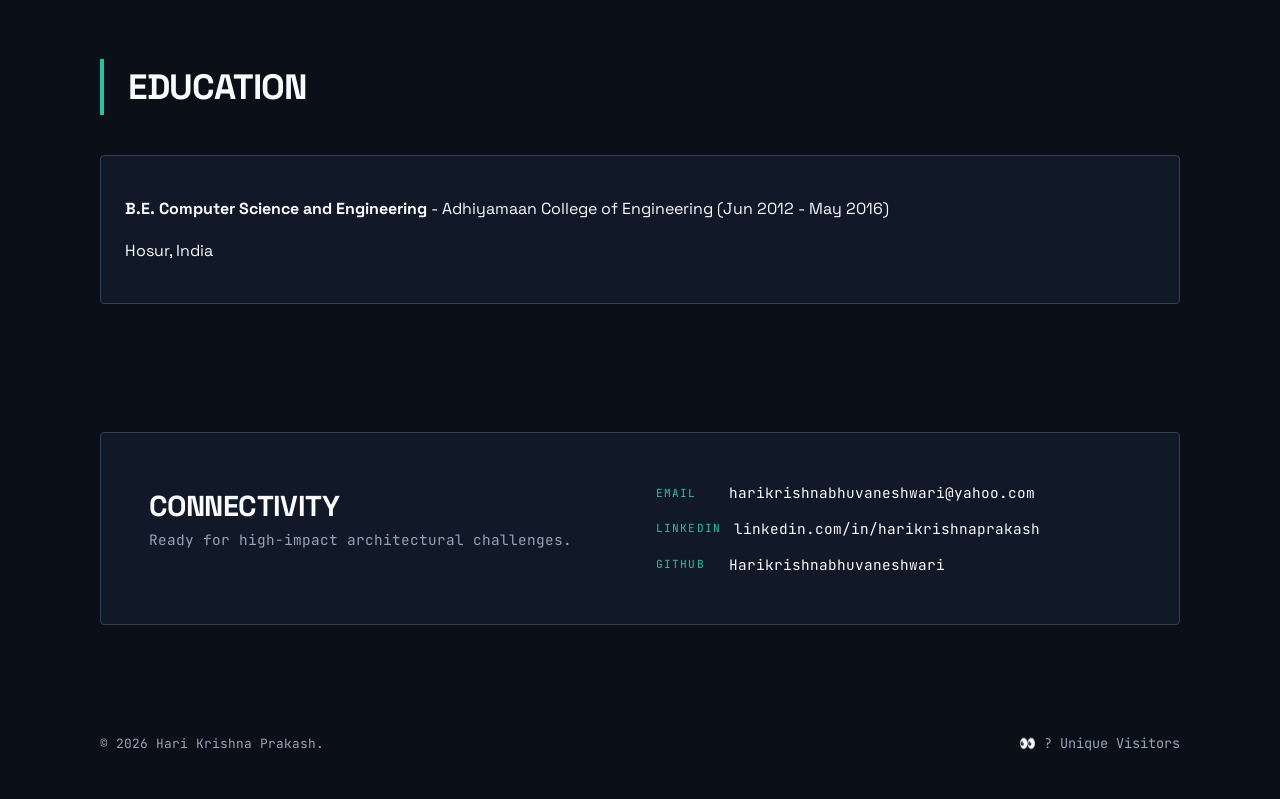
==== commit 94a0e0ac: "Content: Tailor portfolio vocabulary for Paidy Risk Engineer role - Updated Rakuten bullet to emphas" ====
--- a/index.html
+++ b/index.html
@@ -37,7 +37,7 @@
         <h1>Hari Krishna Prakash</h1>
         <p class="lede">
           Senior Applications Engineer with 10+ years of experience and a focus on Backend Architecture—designing distributed systems,
-          high-throughput ingestion pipelines, and resilient multi-cloud services.
+          high-throughput event pipelines, and resilient multi-cloud services for the Fintech and Payments domain.
         </p>
         <div class="hero-actions">
           <a class="btn primary" href="#projects">View Projects</a>
@@ -65,8 +65,8 @@
             <time>Feb 2024 - Present</time>
           </div>
           <ul>
-            <li>Architected a production-grade Swing Analysis platform in the <strong>Rakuten GORA</strong> app; implemented an Event-Driven Architecture (EDA) using Debezium CDC to capture database changes, triggering downstream ML model orchestration and resilient multi-cloud delivery.</li>
-            <li>Engineered a 'Watchdog' resiliency service to mitigate silent failures in the Azure Malware Scanning pipeline; implemented a background 'Sweeper' to identify and auto-recover transactions stuck in scanning states, ensuring 100% processing completion.</li>
+            <li>Architected a production-grade Swing Analysis platform in the <strong>Rakuten GORA</strong> app; implemented an Event-Driven Architecture (EDA) using Debezium CDC to capture database changes, triggering downstream model orchestration with data scientists and cross-functional teams, and ensuring resilient multi-cloud delivery.</li>
+            <li>Engineered a 'Watchdog' resiliency service to mitigate silent failures and uphold platform security and reliability standards in the Azure Malware Scanning pipeline; implemented a background 'Sweeper' to identify and auto-recover transactions stuck in scanning states, ensuring 100% processing completion.</li>
             <li>Engineered multi-cloud resiliency with Azure Front Door and load-balancing across AKS and Rakuten One Cloud routing paths.</li>
             <li>Managed controlled releases through manually triggered Argo Workflows (revision/image parameters), shared values.yaml updates, Argo CD syncs, and Helm chart customization; maintained 100% release reliability.</li>
             <li>Integrated a C-based FFmpeg/JPEG media processing pipeline wrapped in Java for video analysis and frame extraction, sustaining 10k+ videos with ~99% valid-input success.</li>
@@ -80,7 +80,7 @@
             <time>Mar 2023 - Feb 2024</time>
           </div>
           <ul>
-            <li>Centralized logging configuration to simplify operations and debugging for engineering teams.</li>
+            <li>Centralized logging configuration to establish observability standards and simplify operations for engineering teams.</li>
             <li>Migrated legacy services to a cloud-based platform using Java, Docker, and OpenShift.</li>
             <li>Implemented API gateway capabilities with Spring Cloud Gateway for edge routing.</li>
           </ul>
@@ -222,7 +222,7 @@
         <div class="skills-grid">
           <article>
             <h3>Backend & Languages</h3>
-            <p>Java [GraalVM], Kotlin, Functional Programming, Spring Boot / Security / Batch, JOOQ, GraphQL / REST, SQL, Debezium (CDC)</p>
+            <p>Java [GraalVM], Kotlin, Functional Programming, Spring Boot / Security / Batch, JOOQ, GraphQL / REST, SQL, Event Sourcing / CQRS, Debezium (CDC)</p>
           </article>
           <article>
             <h3>Cloud & Infrastructure</h3>
